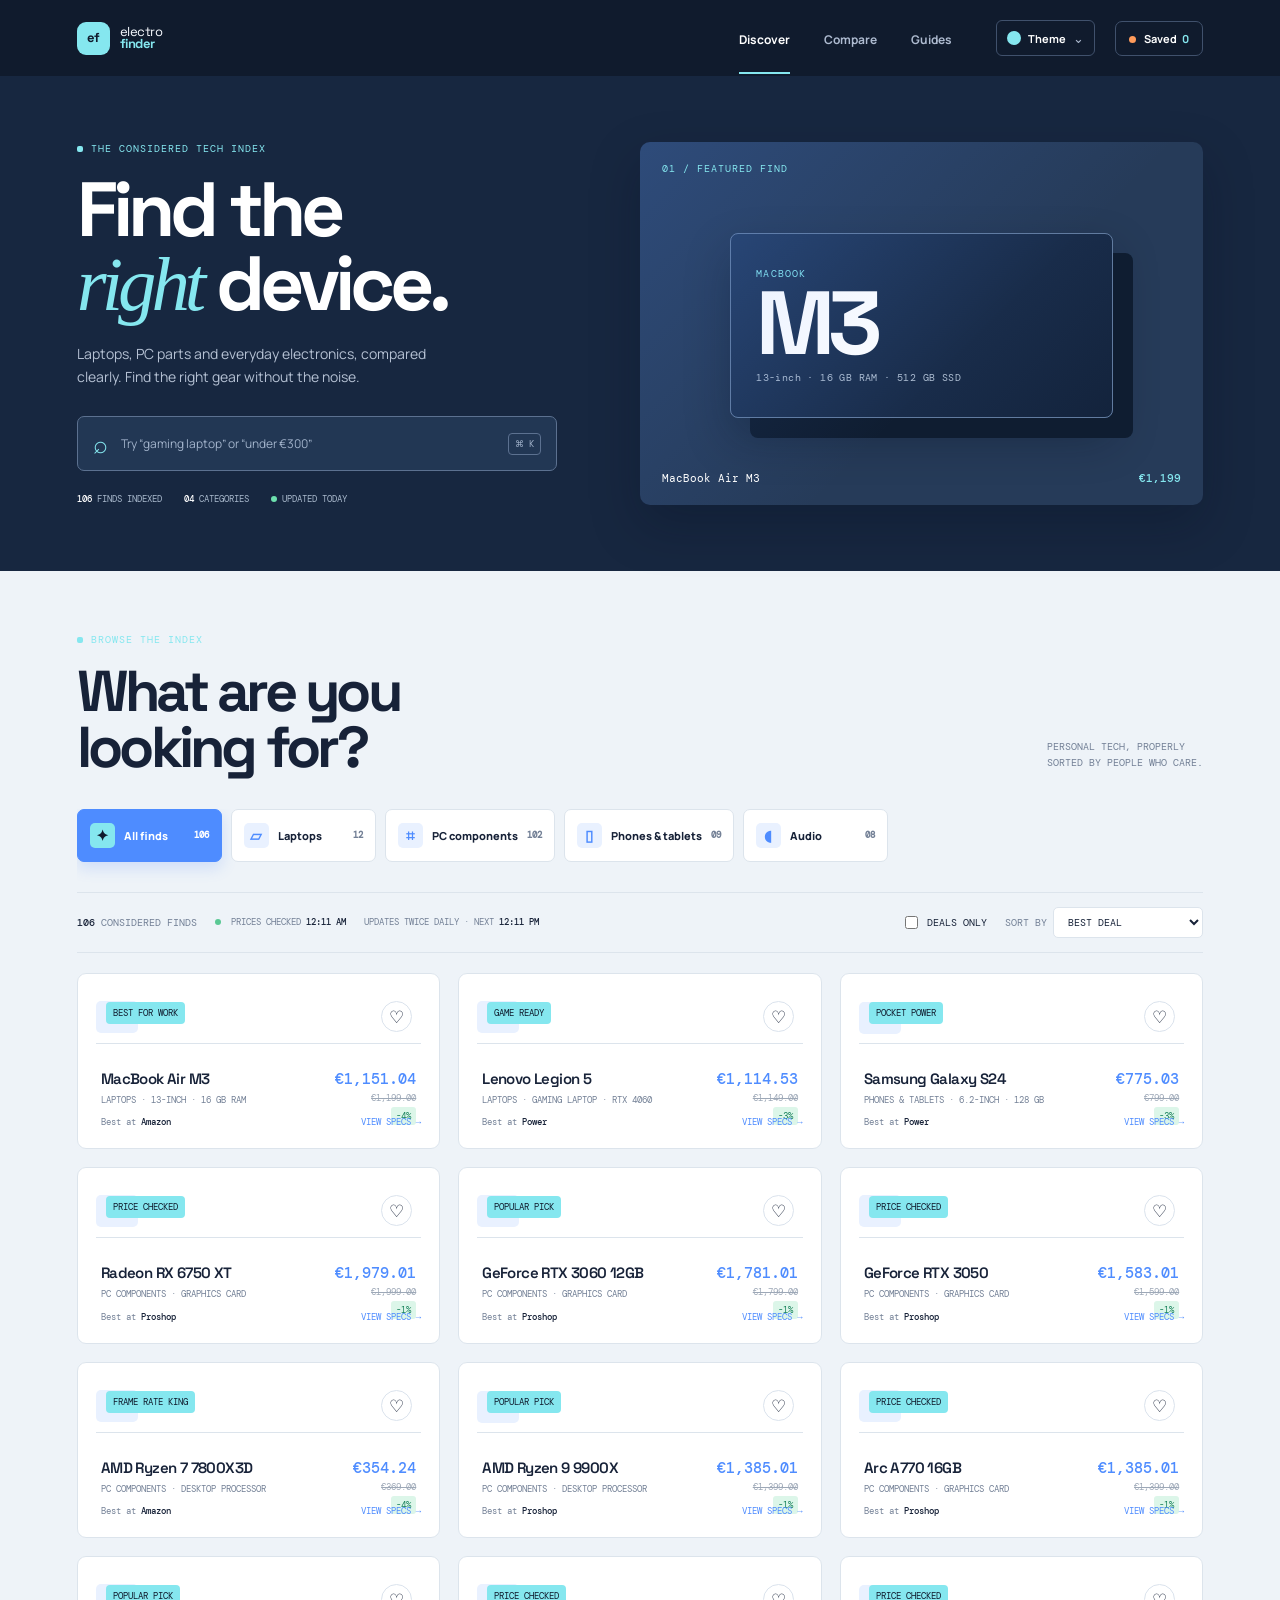
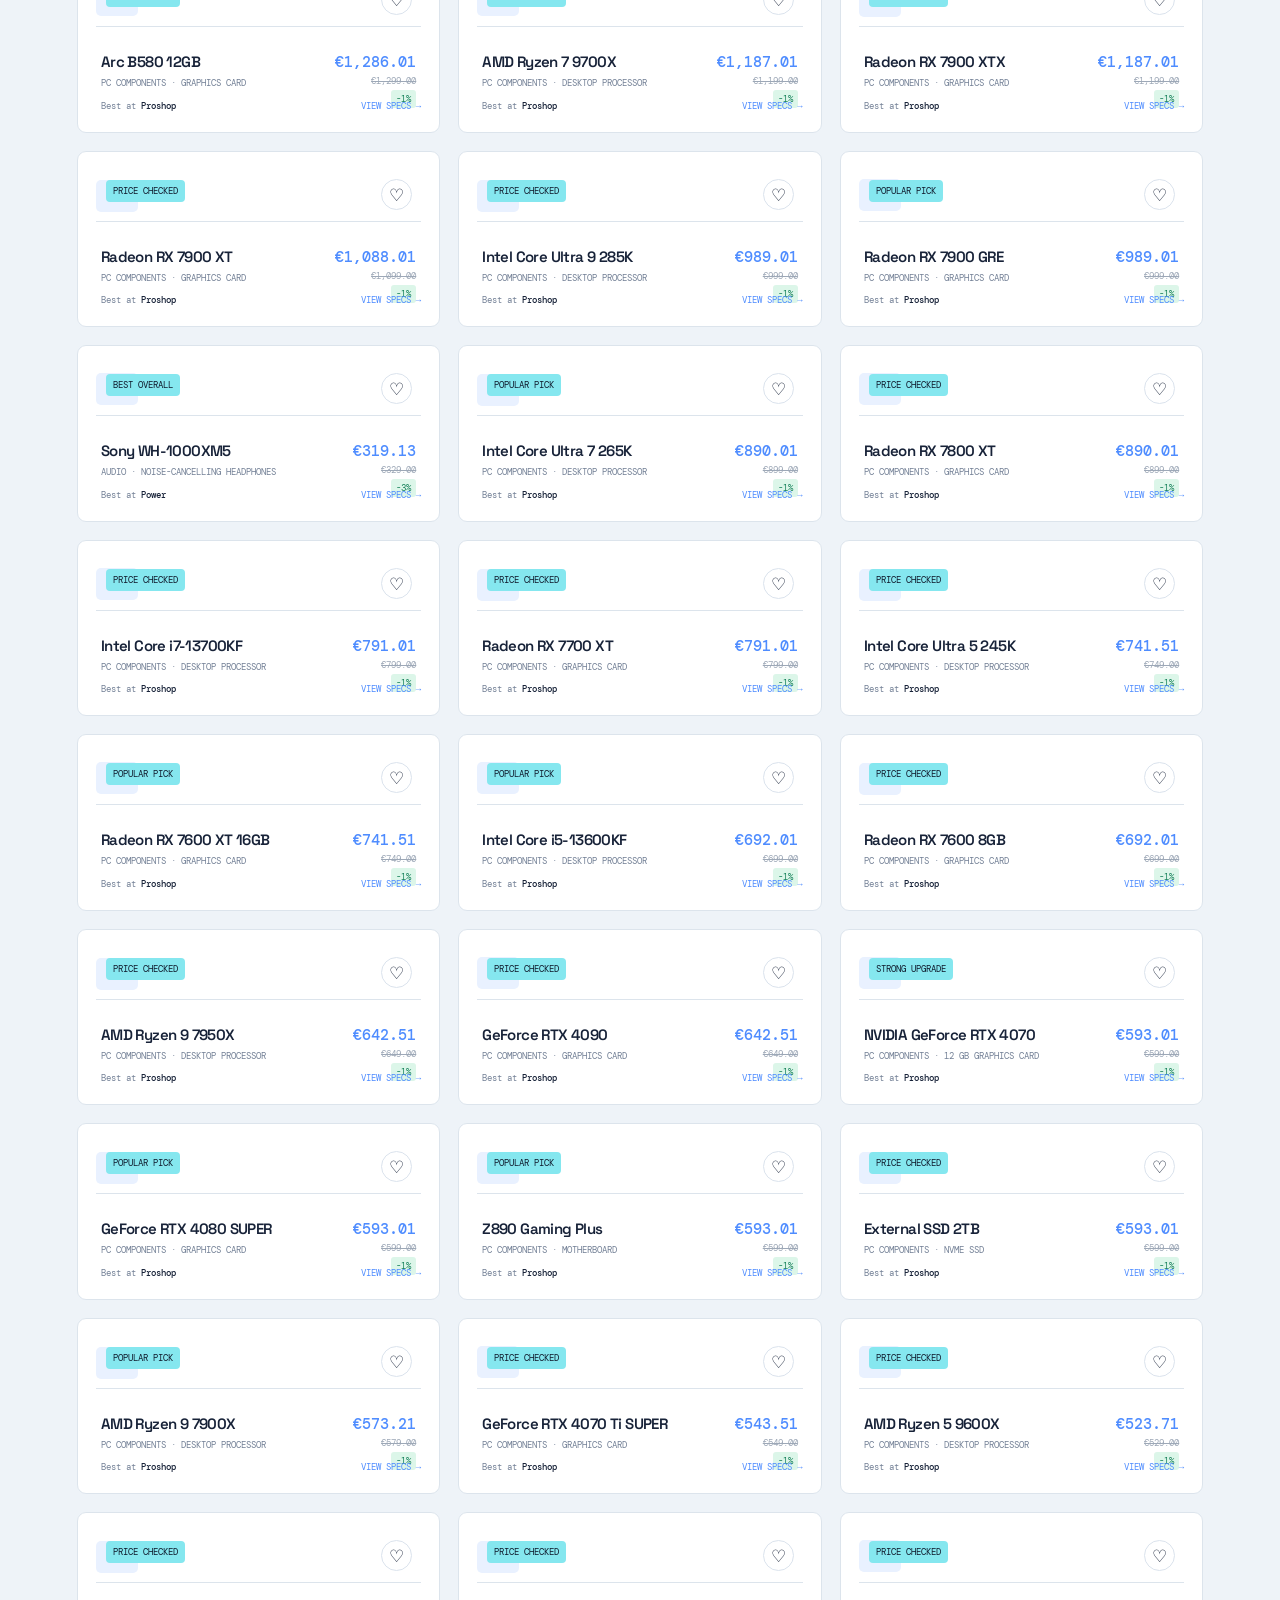
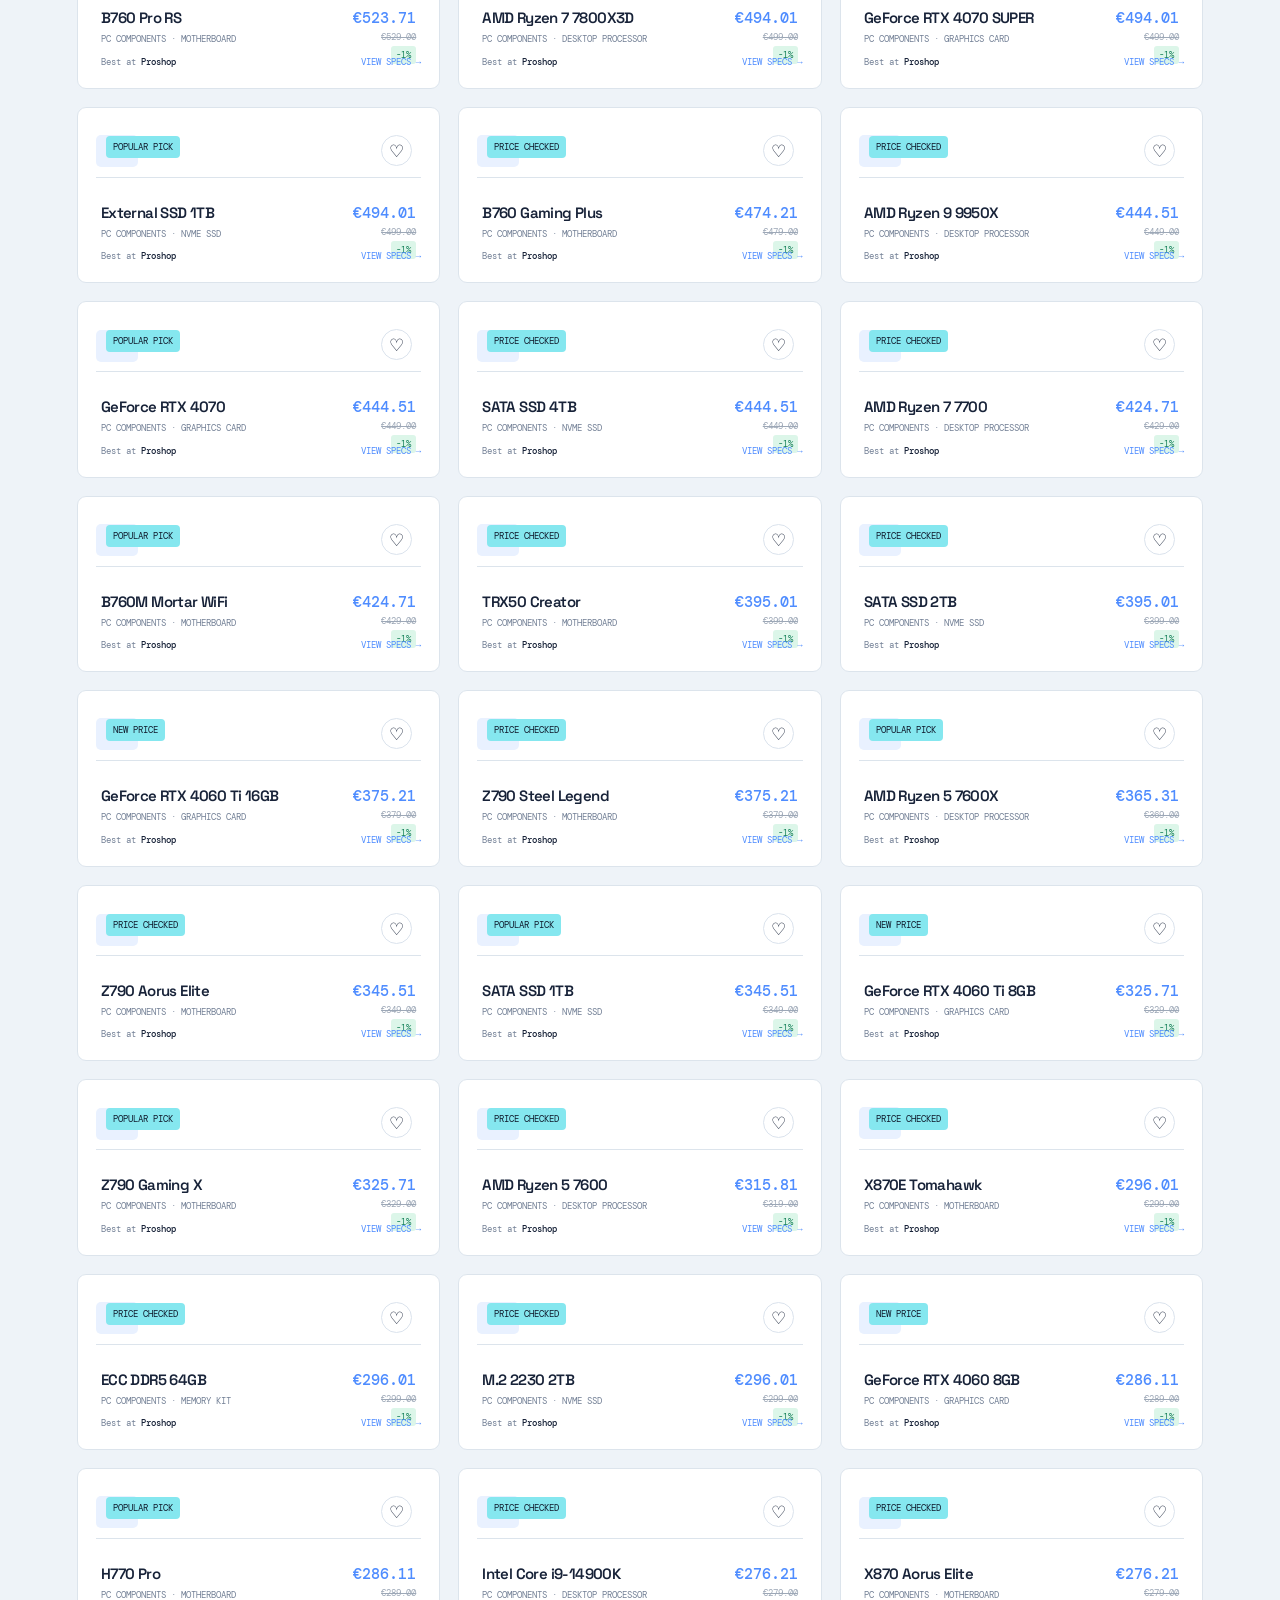
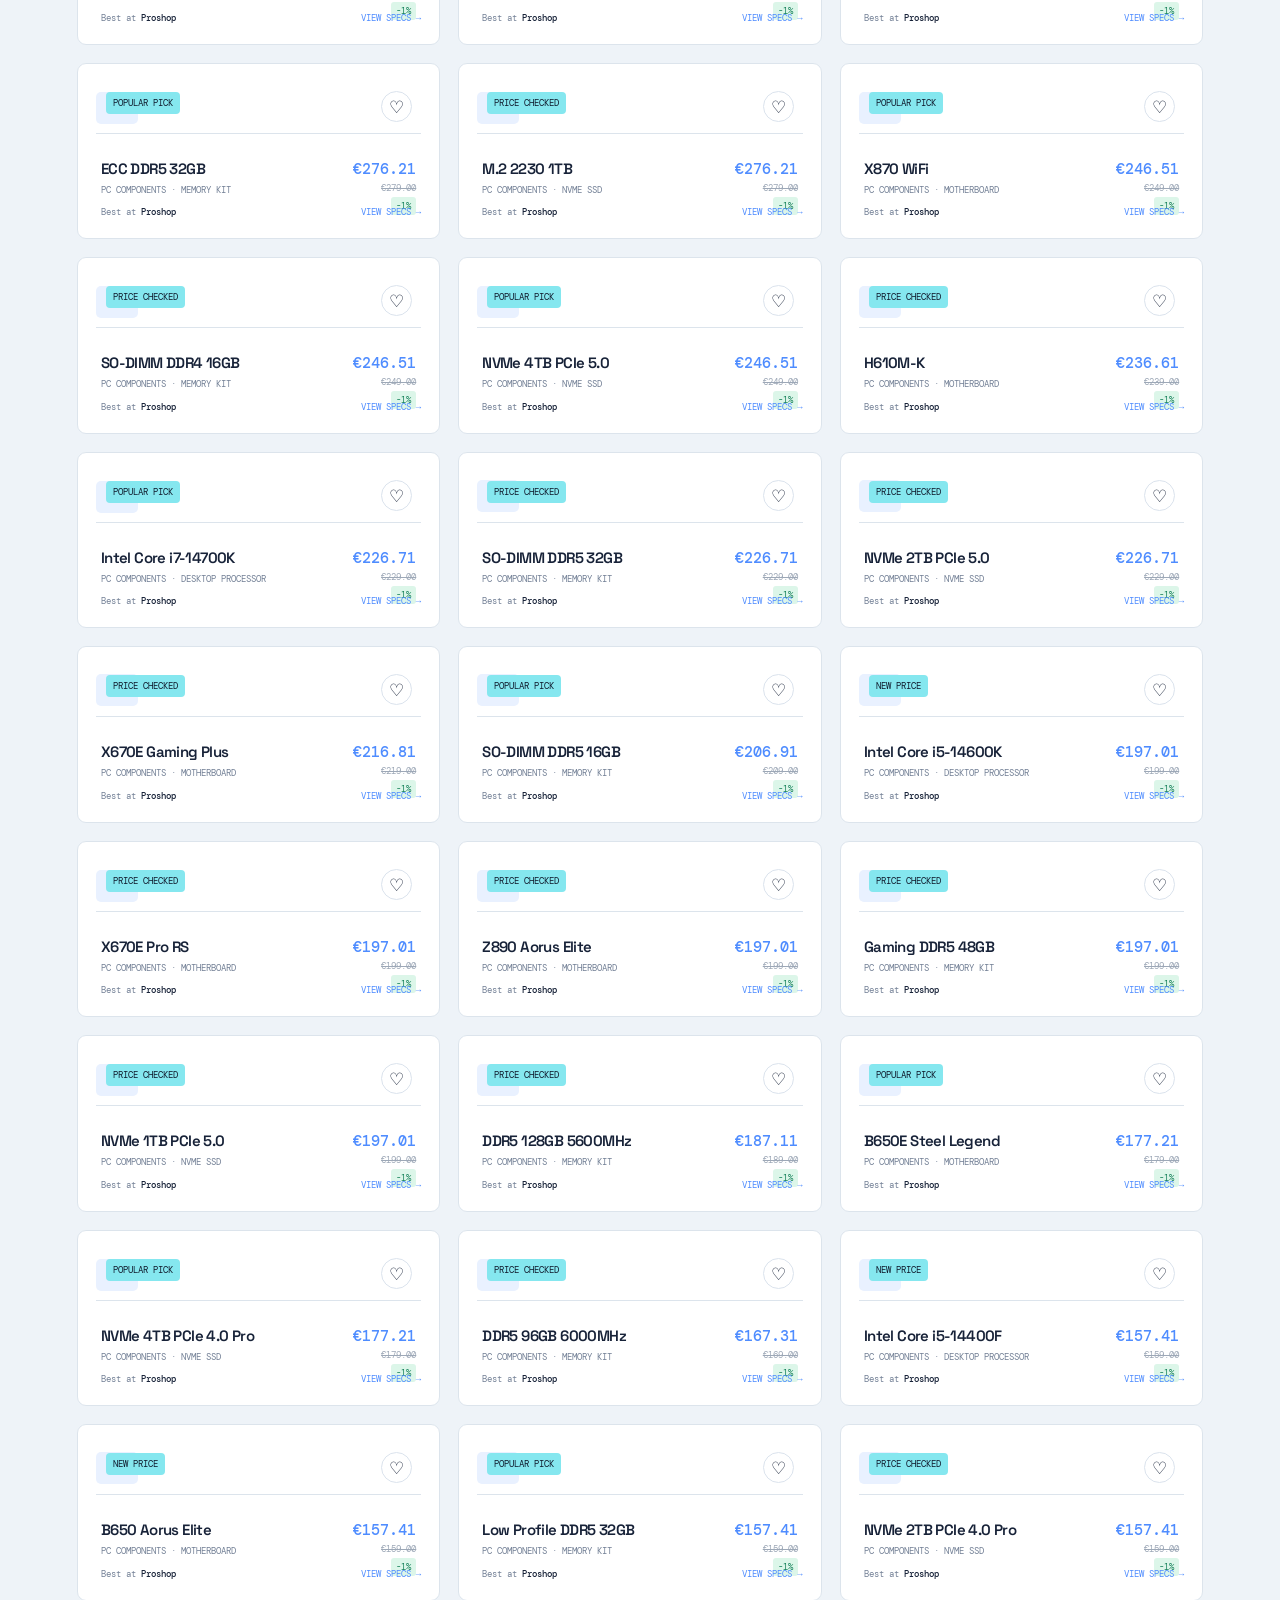
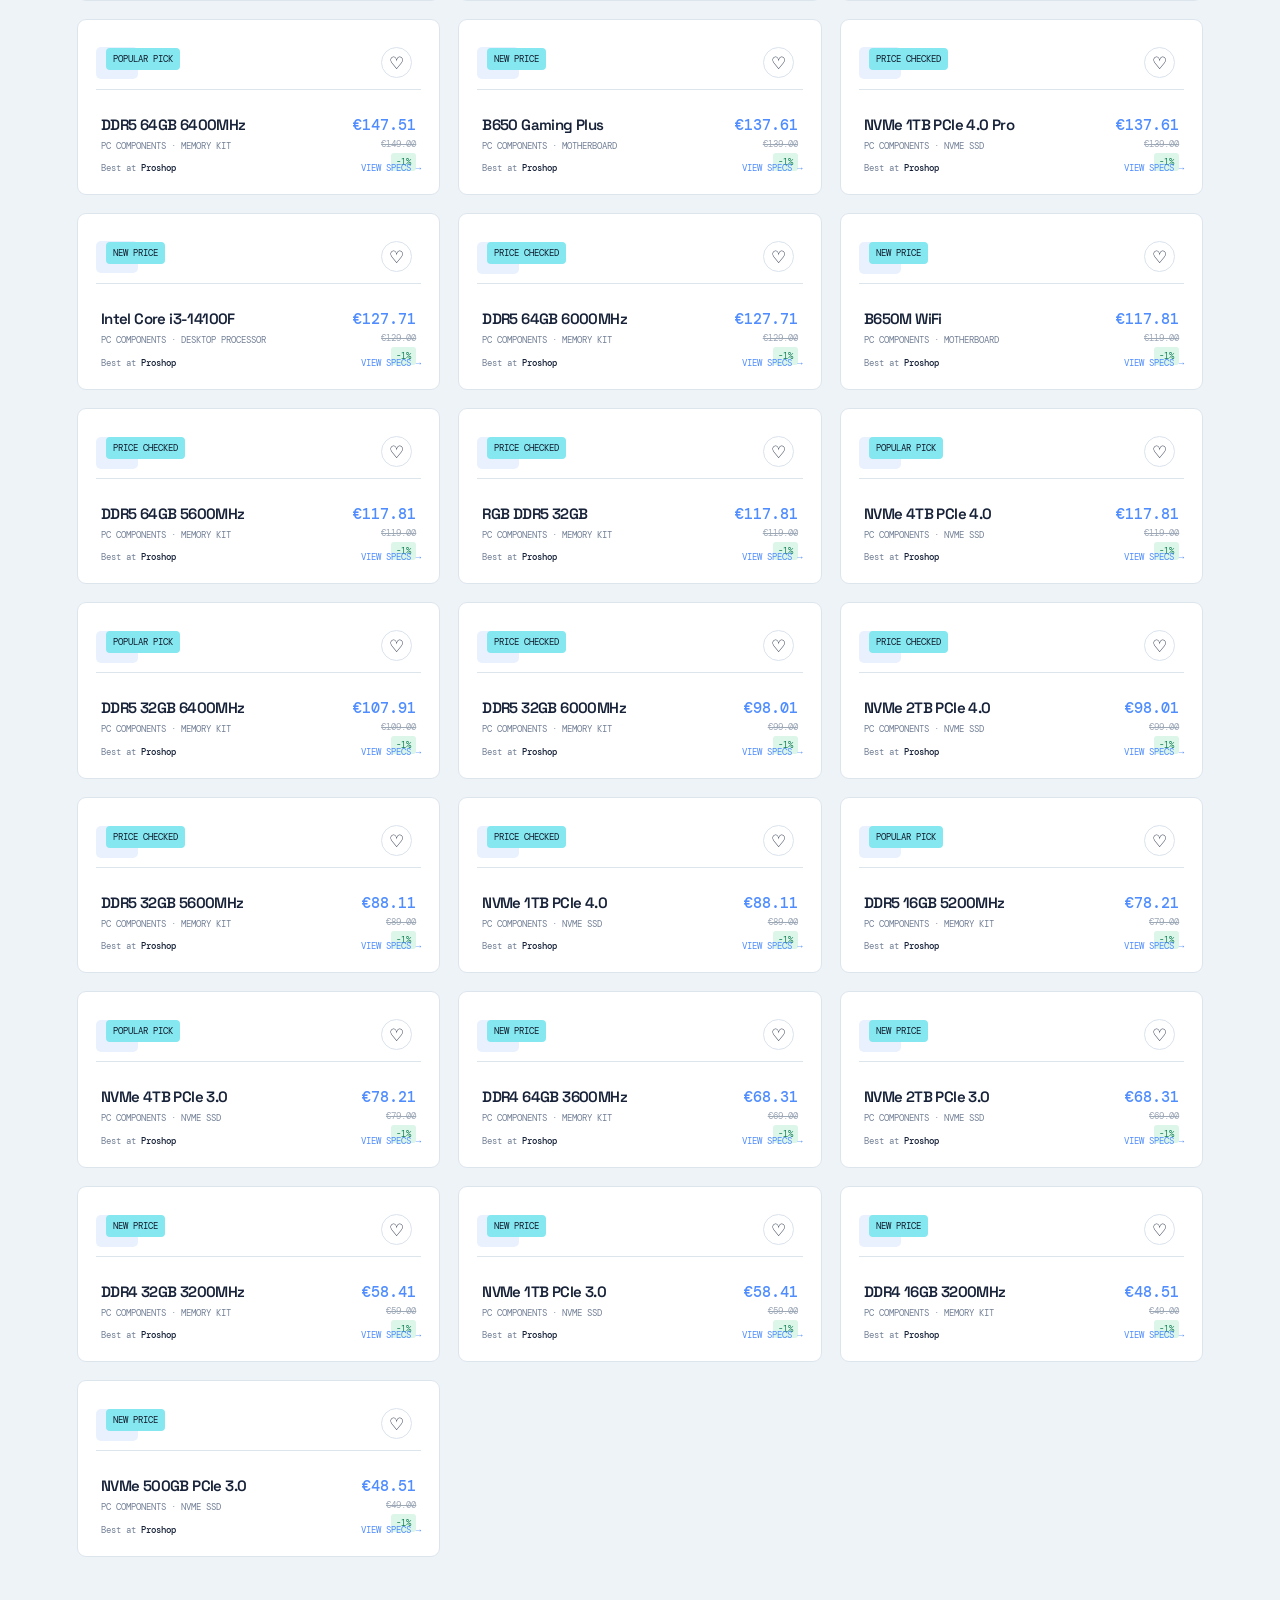
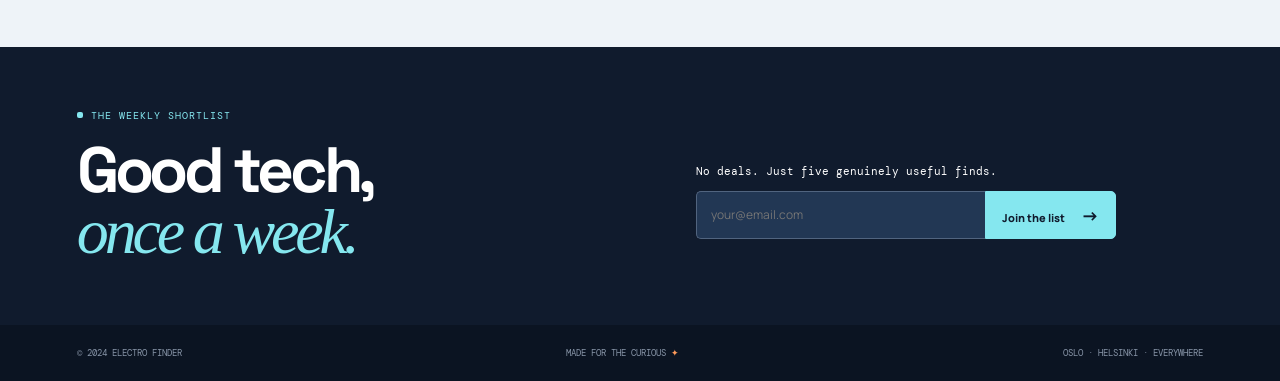
==== Koodaus/index.html @ b7db6f8b "Electrofinder" ====
<!doctype html>
<html lang="en">
<head>
  <meta charset="UTF-8" />
  <meta name="viewport" content="width=device-width, initial-scale=1.0" />
  <meta name="description" content="Electro finder helps you compare laptops, PC components, phones, audio and everyday electronics." />
  <title>Electro finder — technology, found</title>
  <link rel="preconnect" href="https://fonts.googleapis.com" />
  <link rel="preconnect" href="https://fonts.gstatic.com" crossorigin />
  <link href="https://fonts.googleapis.com/css2?family=DM+Mono:wght@400;500&family=Manrope:wght@400;500;600;700;800&family=Space+Grotesk:wght@500;600;700&display=swap" rel="stylesheet" />
  <link rel="stylesheet" href="styles.css" />
</head>
<body>
  <header class="site-header">
    <a class="brand" href="#top" aria-label="Electro finder home">
      <span class="brand-mark">ef</span>
      <span>electro<br /><b>finder</b></span>
    </a>
    <nav class="main-nav" aria-label="Main navigation">
      <a class="active" href="#discover">Discover</a>
      <a href="#compare">Compare</a>
      <a href="#guides">Guides</a>
    </nav>
    <div class="theme-picker" aria-label="Choose a theme">
      <button class="theme-button" id="themeButton" type="button" aria-expanded="false" aria-controls="themeMenu"><span class="theme-current"></span> Theme <b>⌄</b></button>
      <div class="theme-menu" id="themeMenu" hidden>
        <p>Choose a colour mood</p>
        <button class="theme-option active" data-theme-choice="midnight" type="button"><span class="theme-swatch midnight"></span><span>Midnight</span><b>✓</b></button>
        <button class="theme-option" data-theme-choice="cloud" type="button"><span class="theme-swatch cloud"></span><span>Cloud</span><b>✓</b></button>
        <button class="theme-option" data-theme-choice="ember" type="button"><span class="theme-swatch ember"></span><span>Ember</span><b>✓</b></button>
        <button class="theme-option" data-theme-choice="forest" type="button"><span class="theme-swatch forest"></span><span>Forest</span><b>✓</b></button>
        <button class="theme-option" data-theme-choice="sunrise" type="button"><span class="theme-swatch sunrise"></span><span>Sunrise</span><b>✓</b></button>
        <button class="theme-option" data-theme-choice="berry" type="button"><span class="theme-swatch berry"></span><span>Berry</span><b>✓</b></button>
      </div>
    </div>
    <button class="saved-button" type="button" aria-label="Open saved products">
      <span class="saved-dot"></span> Saved <span id="savedCount">0</span>
    </button>
  </header>

  <main id="top">
    <section class="hero" id="discover">
      <div class="hero-copy">
        <p class="eyebrow"><span></span> The considered tech index</p>
        <h1>Find the<br /><em>right</em> device.</h1>
        <p class="hero-intro">Laptops, PC parts and everyday electronics, compared clearly. Find the right gear without the noise.</p>
        <div class="search-wrap">
          <span class="search-icon" aria-hidden="true">⌕</span>
          <input id="searchInput" type="search" placeholder="Try “gaming laptop” or “under €300”" aria-label="Search products" />
          <kbd>⌘ K</kbd>
        </div>
        <div class="signal-rail" aria-label="Electro finder status">
          <span><b>106</b> finds indexed</span><span><b>04</b> categories</span><span><i></i> updated today</span>
        </div>
      </div>
      <div class="hero-art" aria-label="Featured product: MacBook Air M3 laptop">
        <div class="art-note">01 / FEATURED FIND</div>
        <div class="featured-device"><span>MACBOOK</span><strong>M3</strong><small>13-inch · 16 GB RAM · 512 GB SSD</small></div>
        <div class="art-caption"><span>MacBook Air M3</span><b>€1,199</b></div>
      </div>
    </section>

    <section class="finder-section" id="compare">
      <div class="section-heading">
        <div>
          <p class="eyebrow"><span></span> Browse the index</p>
          <h2>What are you<br />looking for?</h2>
        </div>
        <p class="section-aside">Personal tech, properly<br />sorted by people who care.</p>
      </div>
      <div class="category-row" role="list" aria-label="Product categories">
        <button class="category active" data-category="All" role="listitem"><span class="category-icon">✦</span> All finds <small>106</small></button>
        <button class="category" data-category="Laptops" role="listitem"><span class="category-icon">▱</span> Laptops <small>12</small></button>
        <button class="category" data-category="PC Components" role="listitem"><span class="category-icon">⌗</span> PC components <small>102</small></button>
        <button class="category" data-category="Phones & Tablets" role="listitem"><span class="category-icon">▯</span> Phones & tablets <small>09</small></button>
        <button class="category" data-category="Audio" role="listitem"><span class="category-icon">◖</span> Audio <small>08</small></button>
      </div>

      <div class="results-toolbar">
        <div class="results-summary"><p><strong id="resultCount">106</strong> considered finds</p><span class="live-status"><i></i> Prices checked <b id="lastUpdated">just now</b></span><span class="price-note">Updates twice daily · next <b id="nextUpdated">in 12 hours</b></span></div>
        <div class="toolbar-actions"><label class="deal-toggle"><input id="dealsOnly" type="checkbox" /> Deals only</label><label>Sort by <select id="sortSelect" aria-label="Sort products"><option value="deal">Best deal</option><option value="price-low">Price: low to high</option><option value="price-high">Price: high to low</option></select></label></div>
      </div>
      <div class="product-grid" id="productGrid"></div>
    </section>

    <div class="product-modal" id="productModal" hidden>
      <div class="modal-backdrop" data-close-modal></div>
      <section class="modal-panel" role="dialog" aria-modal="true" aria-labelledby="modalTitle">
        <button class="modal-close" type="button" data-close-modal aria-label="Close product details">×</button>
        <p class="eyebrow"><span></span> Product details</p>
        <div class="modal-heading"><div><h2 id="modalTitle"></h2><p id="modalMeta"></p></div><div class="modal-code" id="modalCode"></div></div>
        <div class="spec-layout"><div><h3>Specifications</h3><ul id="modalSpecs"></ul></div><div><h3>Best current price</h3><div class="modal-price" id="modalPrice"></div><p class="modal-store" id="modalStore"></p><a class="visit-link" id="modalLink" target="_blank" rel="noreferrer">Open product results <span>↗</span></a></div></div>
        <div class="offer-list"><h3>Compare retailers</h3><div id="modalOffers"></div></div>
      </section>
    </div>

    <section class="newsletter" id="guides">
      <div><p class="eyebrow"><span></span> The weekly shortlist</p><h2>Good tech,<br /><em>once a week.</em></h2></div>
      <form id="newsletterForm"><label for="email">No deals. Just five genuinely useful finds.</label><div class="email-row"><input id="email" type="email" placeholder="your@email.com" required /><button type="submit">Join the list <span>→</span></button></div><p class="form-message" id="formMessage" role="status"></p></form>
    </section>
  </main>
  <footer><span>© 2024 Electro finder</span><span>Made for the curious <i>✦</i></span><span>Oslo · Helsinki · Everywhere</span></footer>
  <script src="script.js"></script>
</body>
</html>
---- Koodaus/styles.css ----
:root { --navy: #101b2d; --navy-2: #172740; --blue: #4e8cff; --cyan: #85e7ef; --orange: #ff9b5b; --bg: #eef3f8; --ink: #172238; --muted: #738096; --line: #dce4ec; --white: #fff; }
[data-theme="cloud"] { --navy: #203342; --navy-2: #2d5264; --blue: #168b9b; --cyan: #f2d36d; --orange: #e78362; --bg: #f1f5ef; --ink: #20333c; --muted: #718188; --line: #d8e2dc; }
[data-theme="ember"] { --navy: #291b29; --navy-2: #483044; --blue: #d66b4c; --cyan: #f1c86b; --orange: #ef8667; --bg: #f7f0ec; --ink: #30202a; --muted: #887675; --line: #e8dcd5; }
[data-theme="forest"] { --navy: #142b27; --navy-2: #1e4a3e; --blue: #2f9a78; --cyan: #d7ed83; --orange: #f0a25d; --bg: #eff5ee; --ink: #19352d; --muted: #71867b; --line: #d9e6dc; }
[data-theme="sunrise"] { --navy: #302342; --navy-2: #573b55; --blue: #e76e66; --cyan: #ffd476; --orange: #ff9a65; --bg: #fff5ed; --ink: #382437; --muted: #8f797d; --line: #eeddd7; }
[data-theme="berry"] { --navy: #241b35; --navy-2: #432c5d; --blue: #a26bdd; --cyan: #9ce9d0; --orange: #ff9a9e; --bg: #f6f1fa; --ink: #2d2041; --muted: #81758e; --line: #e5dced; }
* { box-sizing: border-box; }
html { scroll-behavior: smooth; }
body { margin: 0; background: var(--bg); color: var(--ink); font-family: 'Manrope', sans-serif; }
body.modal-open { overflow: hidden; }
button, input, select { font: inherit; }
button, a { -webkit-tap-highlight-color: transparent; }
a { color: inherit; text-decoration: none; }
.site-header { height: 76px; display: flex; align-items: center; justify-content: space-between; padding: 0 6vw; color: #f7faff; background: var(--navy); }
.brand { display: flex; align-items: center; gap: 10px; font-family: 'Space Grotesk', sans-serif; font-size: 13px; line-height: .9; letter-spacing: -.04em; }
.brand-mark { display: grid; place-items: center; width: 33px; height: 33px; border-radius: 9px; color: var(--navy); background: var(--cyan); font-weight: 800; }
.brand b { color: var(--cyan); }
.theme-picker { position: relative; margin-right: 20px; }
.theme-button { display: flex; align-items: center; gap: 7px; padding: 8px 10px; border: 1px solid #40516c; border-radius: 6px; color: white; background: transparent; font-size: 11px; font-weight: 700; cursor: pointer; }
.theme-button b { color: #aebbd0; font-size: 13px; font-weight: 500; }
.theme-current, .theme-swatch { width: 14px; height: 14px; display: inline-block; border: 2px solid transparent; border-radius: 50%; background: var(--cyan); }
.theme-swatch.midnight, .theme-current { background: #85e7ef; }
.theme-swatch.cloud { background: #f2d36d; }
.theme-swatch.ember { background: #d66b4c; }
.theme-swatch.forest { background: #d7ed83; }
.theme-swatch.sunrise { background: #ffd476; }
.theme-swatch.berry { background: #9ce9d0; }
.theme-button[data-theme="cloud"] .theme-current { background: #f2d36d; }
.theme-button[data-theme="ember"] .theme-current { background: #d66b4c; }
.theme-button[data-theme="forest"] .theme-current { background: #d7ed83; }
.theme-button[data-theme="sunrise"] .theme-current { background: #ffd476; }
.theme-button[data-theme="berry"] .theme-current { background: #9ce9d0; }
.theme-menu[hidden] { display: none; }
.theme-menu { position: absolute; z-index: 6; top: calc(100% + 12px); right: 0; width: 190px; padding: 10px; border: 1px solid #d8e2ec; border-radius: 8px; color: var(--ink); background: white; box-shadow: 0 15px 35px rgba(5, 15, 30, .2); }
.theme-menu::before { content: ''; position: absolute; top: -5px; right: 22px; width: 9px; height: 9px; border-top: 1px solid #d8e2ec; border-left: 1px solid #d8e2ec; background: white; transform: rotate(45deg); }
.theme-menu p { margin: 3px 8px 8px; color: var(--muted); font-family: 'DM Mono', monospace; font-size: 9px; text-transform: uppercase; }
.theme-option { display: flex; align-items: center; gap: 9px; width: 100%; padding: 8px; border: 0; border-radius: 5px; color: var(--ink); background: transparent; font-size: 11px; text-align: left; cursor: pointer; }
.theme-option:hover { background: var(--bg); }
.theme-option b { margin-left: auto; color: var(--blue); opacity: 0; }
.theme-option.active { background: var(--bg); font-weight: 800; }
.theme-option.active b { opacity: 1; }
.main-nav { display: flex; gap: 34px; margin-left: auto; margin-right: 44px; color: #aebbd0; font-size: 12px; font-weight: 700; }
.main-nav a { padding: 28px 0 24px; border-bottom: 2px solid transparent; }
.main-nav a:hover, .main-nav a.active { color: white; border-color: var(--cyan); }
.saved-button { border: 1px solid #40516c; border-radius: 7px; padding: 9px 13px; color: white; background: transparent; font-size: 11px; font-weight: 700; cursor: pointer; }
.saved-dot { display: inline-block; width: 7px; height: 7px; margin-right: 6px; border-radius: 50%; background: var(--orange); }
#savedCount { color: var(--cyan); margin-left: 3px; }
.hero { display: grid; grid-template-columns: 1fr 1fr; max-width: 1280px; min-height: 450px; margin: 0 auto; padding: 66px 6vw; color: white; background: var(--navy-2); }
.hero-copy { padding-right: 8%; }
.eyebrow { display: flex; align-items: center; gap: 8px; margin: 0 0 18px; color: var(--cyan); font-family: 'DM Mono', monospace; font-size: 10px; letter-spacing: .1em; text-transform: uppercase; }
.eyebrow span { width: 6px; height: 6px; border-radius: 2px; background: currentColor; }
h1, h2 { margin: 0; font-family: 'Space Grotesk', sans-serif; letter-spacing: -.065em; line-height: .96; }
h1 { max-width: 550px; font-size: clamp(54px, 6vw, 84px); }
h1 em, h2 em { color: var(--cyan); font-family: Georgia, serif; font-weight: 400; }
.hero-intro { max-width: 390px; margin: 22px 0 28px; color: #b5c1d3; font-size: 14px; line-height: 1.6; }
.search-wrap { display: flex; align-items: center; gap: 11px; width: min(480px, 100%); height: 55px; padding: 0 15px; border: 1px solid #5c7190; border-radius: 7px; background: #223754; }
.search-icon { color: var(--cyan); font-size: 25px; line-height: 0; }
.search-wrap input { width: 100%; min-width: 0; border: 0; outline: 0; color: white; background: transparent; font-size: 12px; }
.search-wrap input::placeholder { color: #a1b2ca; }
kbd { padding: 4px 6px; color: #a1b2ca; border: 1px solid #5c7190; border-radius: 4px; font-family: 'DM Mono', monospace; font-size: 9px; white-space: nowrap; }
.signal-rail { display: flex; gap: 22px; margin-top: 22px; color: #a9b9cc; font-family: 'DM Mono', monospace; font-size: 9px; text-transform: uppercase; }
.signal-rail span { display: flex; align-items: center; gap: 5px; }
.signal-rail b { color: white; font-weight: 500; }
.signal-rail i { width: 6px; height: 6px; border-radius: 50%; background: #6de0ae; }
.hero-art { position: relative; min-height: 318px; overflow: hidden; border-radius: 10px; background: #263b59; box-shadow: 0 20px 50px rgba(3, 12, 27, .25); }
.hero-art::after { content: ''; position: absolute; inset: 0; background: linear-gradient(135deg, rgba(78,140,255,.2), transparent 58%); pointer-events: none; }
.featured-device { position: absolute; inset: 25% 16% 24%; display: flex; flex-direction: column; justify-content: center; padding: 25px; border: 1px solid #617b9f; border-radius: 8px; background: linear-gradient(135deg, #223b61, #13233c); box-shadow: 20px 20px 0 #0f1d31, 0 20px 45px rgba(3, 12, 27, .3); }
.featured-device span, .featured-device small { color: var(--cyan); font-family: 'DM Mono', monospace; font-size: 10px; letter-spacing: .12em; }
.featured-device strong { margin: 8px 0 12px; color: white; font-family: 'Space Grotesk', sans-serif; font-size: clamp(50px, 7vw, 92px); letter-spacing: -.08em; line-height: .8; }
.featured-device small { color: #aebed2; letter-spacing: .04em; }
.art-note { position: absolute; z-index: 1; top: 20px; left: 22px; color: var(--cyan); font-family: 'DM Mono', monospace; font-size: 10px; letter-spacing: .1em; }
.art-caption { position: absolute; z-index: 1; right: 22px; bottom: 20px; left: 22px; display: flex; justify-content: space-between; color: white; font-family: 'DM Mono', monospace; font-size: 11px; }
.art-caption b { color: var(--cyan); font-weight: 500; }
.finder-section { max-width: 1280px; margin: 0 auto; padding: 62px 6vw 90px; }
.section-heading { display: flex; align-items: end; justify-content: space-between; margin-bottom: 34px; }
.section-heading h2 { font-size: clamp(38px, 4.5vw, 62px); }
.section-aside { margin: 0 0 4px; color: var(--muted); font-family: 'DM Mono', monospace; font-size: 10px; line-height: 1.6; text-transform: uppercase; }
.category-row { display: flex; gap: 9px; padding-bottom: 30px; overflow-x: auto; }
.category { min-width: 145px; display: flex; align-items: center; gap: 9px; padding: 13px 12px; border: 1px solid var(--line); border-radius: 7px; color: var(--ink); background: var(--white); font-size: 11px; font-weight: 800; cursor: pointer; white-space: nowrap; transition: .2s; }
.category:hover { border-color: var(--blue); transform: translateY(-2px); }
.category.active { border-color: var(--blue); color: white; background: var(--blue); box-shadow: 0 6px 15px rgba(78,140,255,.2); }
.category-icon { display: grid; place-items: center; width: 25px; height: 25px; border-radius: 5px; color: var(--blue); background: #e9f1ff; font-size: 15px; }
.category.active .category-icon { color: var(--navy); background: var(--cyan); }
.category small { margin-left: auto; color: var(--muted); font-family: 'DM Mono', monospace; font-size: 9px; }
.category.active small { color: white; }
.results-toolbar { display: flex; justify-content: space-between; align-items: center; gap: 18px; padding: 14px 0; border-top: 1px solid var(--line); border-bottom: 1px solid var(--line); }
.results-toolbar p, .results-toolbar label { margin: 0; color: var(--muted); font-family: 'DM Mono', monospace; font-size: 10px; text-transform: uppercase; }
.results-summary, .toolbar-actions { display: flex; align-items: center; gap: 18px; }
.price-note { color: var(--muted); font-family: 'DM Mono', monospace; font-size: 9px; text-transform: uppercase; }
.price-note b { color: var(--ink); font-weight: 500; }
.live-status { color: var(--muted); font-family: 'DM Mono', monospace; font-size: 9px; text-transform: uppercase; }
.live-status i { display: inline-block; width: 6px; height: 6px; margin-right: 5px; border-radius: 50%; background: #5ac894; }
.live-status b { color: var(--ink); font-weight: 500; }
.deal-toggle { display: flex; align-items: center; gap: 6px; color: var(--ink) !important; cursor: pointer; }
.deal-toggle input { accent-color: var(--blue); }
.results-toolbar strong { color: var(--ink); font-weight: 500; }
.results-toolbar select { padding: 7px 10px; border: 1px solid var(--line); border-radius: 5px; color: var(--ink); background: white; font-family: 'DM Mono', monospace; font-size: 10px; text-transform: uppercase; outline: 0; cursor: pointer; }
.product-grid { display: grid; grid-template-columns: repeat(3, 1fr); gap: 18px; padding-top: 20px; }
.product-card { position: relative; padding: 18px 18px 20px; border: 1px solid var(--line); border-radius: 9px; background: white; animation: rise .45s both; transition: .2s; cursor: pointer; }
.product-card:hover { border-color: #9ebbea; box-shadow: 0 12px 25px rgba(42,68,101,.1); transform: translateY(-3px); }
.product-photo { position: relative; display: flex; align-items: center; justify-content: space-between; height: 52px; margin-bottom: 12px; border-bottom: 1px solid var(--line); }
.product-symbol { display: grid; place-items: center; width: 42px; height: 32px; border-radius: 5px; color: var(--blue); background: #e9f1ff; font-family: 'Space Grotesk', sans-serif; font-size: 14px; font-weight: 700; letter-spacing: -.08em; }
.product-tag { position: absolute; top: 10px; left: 10px; padding: 5px 7px; border-radius: 4px; color: var(--navy); background: var(--cyan); font-family: 'DM Mono', monospace; font-size: 9px; text-transform: uppercase; }
.save { position: absolute; top: 9px; right: 9px; width: 31px; height: 31px; border: 1px solid #dbe3ed; border-radius: 50%; color: var(--ink); background: white; cursor: pointer; font-size: 17px; line-height: 1; }
.save.is-saved { color: var(--orange); border-color: var(--orange); }
.product-info { display: flex; justify-content: space-between; gap: 15px; padding: 13px 5px 0; }
.product-name { margin: 0 0 6px; font-family: 'Space Grotesk', sans-serif; font-size: 15px; font-weight: 600; letter-spacing: -.04em; }
.product-meta { margin: 0; color: var(--muted); font-family: 'DM Mono', monospace; font-size: 9px; line-height: 1.5; text-transform: uppercase; }
.best-store { margin: 9px 0 0; color: var(--muted); font-family: 'DM Mono', monospace; font-size: 9px; }
.best-store b { color: var(--ink); font-weight: 500; }
.price-stack { display: flex; flex-direction: column; align-items: end; gap: 3px; }
.product-price { color: var(--blue); font-family: 'DM Mono', monospace; font-size: 15px; font-weight: 500; white-space: nowrap; }
.price-stack del { color: #9da8b7; font-family: 'DM Mono', monospace; font-size: 9px; }
.price-stack small { padding: 3px 5px; border-radius: 3px; color: #16815a; background: #dcf6e9; font-family: 'DM Mono', monospace; font-size: 9px; }
.product-card::after { content: 'View specs →'; position: absolute; right: 18px; bottom: 20px; color: var(--blue); font-family: 'DM Mono', monospace; font-size: 9px; text-transform: uppercase; }
.product-modal[hidden] { display: none; }
.product-modal { position: fixed; z-index: 10; inset: 0; display: grid; place-items: center; padding: 22px; }
.modal-backdrop { position: absolute; inset: 0; background: rgba(8, 18, 32, .68); backdrop-filter: blur(4px); }
.modal-panel { position: relative; z-index: 1; width: min(700px, 100%); max-height: calc(100vh - 44px); overflow: auto; padding: 36px; border-radius: 10px; color: var(--ink); background: white; box-shadow: 0 25px 80px rgba(5, 15, 30, .3); }
.modal-close { position: absolute; top: 18px; right: 20px; width: 32px; height: 32px; border: 1px solid var(--line); border-radius: 50%; color: var(--ink); background: white; font-size: 22px; line-height: 1; cursor: pointer; }
.modal-heading { display: flex; align-items: center; justify-content: space-between; gap: 20px; padding-bottom: 24px; border-bottom: 1px solid var(--line); }
.modal-heading h2 { font-size: clamp(30px, 5vw, 48px); }
.modal-heading p { margin: 9px 0 0; color: var(--muted); font-family: 'DM Mono', monospace; font-size: 10px; text-transform: uppercase; }
.modal-code { display: grid; place-items: center; width: 68px; height: 68px; border-radius: 8px; color: var(--blue); background: #e9f1ff; font-family: 'Space Grotesk', sans-serif; font-size: 23px; font-weight: 700; }
.spec-layout { display: grid; grid-template-columns: 1fr 1fr; gap: 34px; padding: 26px 0; border-bottom: 1px solid var(--line); }
.modal-panel h3 { margin: 0 0 14px; font-family: 'Space Grotesk', sans-serif; font-size: 13px; letter-spacing: -.02em; }
.spec-layout ul { display: grid; gap: 10px; margin: 0; padding: 0; list-style: none; }
.spec-layout li { padding: 10px 12px; border-radius: 5px; color: #536278; background: var(--bg); font-size: 12px; }
.spec-layout li::before { content: '✓'; margin-right: 8px; color: var(--blue); font-weight: 800; }
.modal-price { color: var(--blue); font-family: 'DM Mono', monospace; font-size: 30px; font-weight: 500; }
.modal-store { margin: 7px 0 17px; color: var(--muted); font-family: 'DM Mono', monospace; font-size: 10px; line-height: 1.5; }
.visit-link { display: inline-block; padding: 10px 12px; border-radius: 5px; color: var(--navy); background: var(--cyan); font-size: 11px; font-weight: 800; }
.visit-link span { margin-left: 12px; font-size: 16px; }
.offer-list { padding-top: 24px; }
.offer-list > div { display: grid; gap: 7px; }
.offer-row { display: flex; justify-content: space-between; padding: 12px; border: 1px solid var(--line); border-radius: 5px; color: var(--muted); font-family: 'DM Mono', monospace; font-size: 10px; }
.offer-row b { color: var(--ink); font-weight: 500; }
.offer-row.best-offer { border-color: var(--blue); color: var(--blue); background: #f2f6ff; }
.offer-row.best-offer b { color: var(--blue); }
.empty { grid-column: 1 / -1; padding: 50px 0; color: var(--muted); font-family: 'DM Mono', monospace; font-size: 12px; }
.newsletter { display: grid; grid-template-columns: 1fr 1fr; gap: 10%; padding: 62px max(6vw, calc((100% - 1280px) / 2)); color: white; background: var(--navy); }
.newsletter h2 { font-size: clamp(42px, 5vw, 64px); }
.newsletter form { max-width: 420px; align-self: end; }
.newsletter label { display: block; margin-bottom: 13px; font-family: 'DM Mono', monospace; font-size: 11px; }
.email-row { display: flex; height: 48px; }
.email-row input { min-width: 0; flex: 1; padding: 0 14px; border: 1px solid #51647f; border-right: 0; border-radius: 5px 0 0 5px; outline: 0; color: white; background: #223754; font-size: 12px; }
.email-row button { padding: 0 16px; border: 1px solid var(--cyan); border-radius: 0 5px 5px 0; color: var(--navy); background: var(--cyan); font-size: 11px; font-weight: 800; cursor: pointer; }
.email-row button span { margin-left: 14px; font-size: 18px; }
.form-message { min-height: 15px; margin: 9px 0 0; color: var(--cyan); font-family: 'DM Mono', monospace; font-size: 10px; }
footer { display: flex; justify-content: space-between; padding: 22px 6vw; color: #8794a7; background: #0b1422; font-family: 'DM Mono', monospace; font-size: 9px; text-transform: uppercase; }
footer i { color: var(--orange); font-style: normal; }
@keyframes rise { from { opacity: 0; transform: translateY(8px); } to { opacity: 1; transform: translateY(0); } }
@media (max-width: 760px) { .site-header { height: 68px; padding: 0 5vw; } .main-nav { gap: 16px; margin-right: 0; } .main-nav a { padding: 24px 0 20px; } .theme-picker { margin-right: 10px; } .saved-button { font-size: 0; padding: 9px; } .saved-dot { margin: 0; } .hero { display: block; padding: 48px 5vw; } .hero-copy { padding: 0 0 34px; } .hero-art { min-height: 300px; } .finder-section { padding: 52px 5vw 70px; } .section-heading { align-items: start; flex-direction: column; gap: 20px; } .category-row { margin-right: -5vw; } .results-toolbar, .results-summary, .toolbar-actions { align-items: start; flex-direction: column; } .results-toolbar { gap: 12px; } .toolbar-actions { gap: 10px; width: 100%; flex-direction: row; flex-wrap: wrap; } .product-grid { grid-template-columns: repeat(2, 1fr); gap: 12px; } .product-info { display: block; } .price-stack { align-items: start; margin-top: 10px; } .newsletter { display: block; padding: 55px 5vw 62px; } .newsletter form { margin-top: 36px; } footer { gap: 12px; flex-wrap: wrap; padding: 20px 5vw; } }
@media (max-width: 430px) { .main-nav { display: none; } .product-grid { grid-template-columns: 1fr; } .modal-panel { padding: 28px 20px; } .spec-layout { grid-template-columns: 1fr; gap: 24px; } }
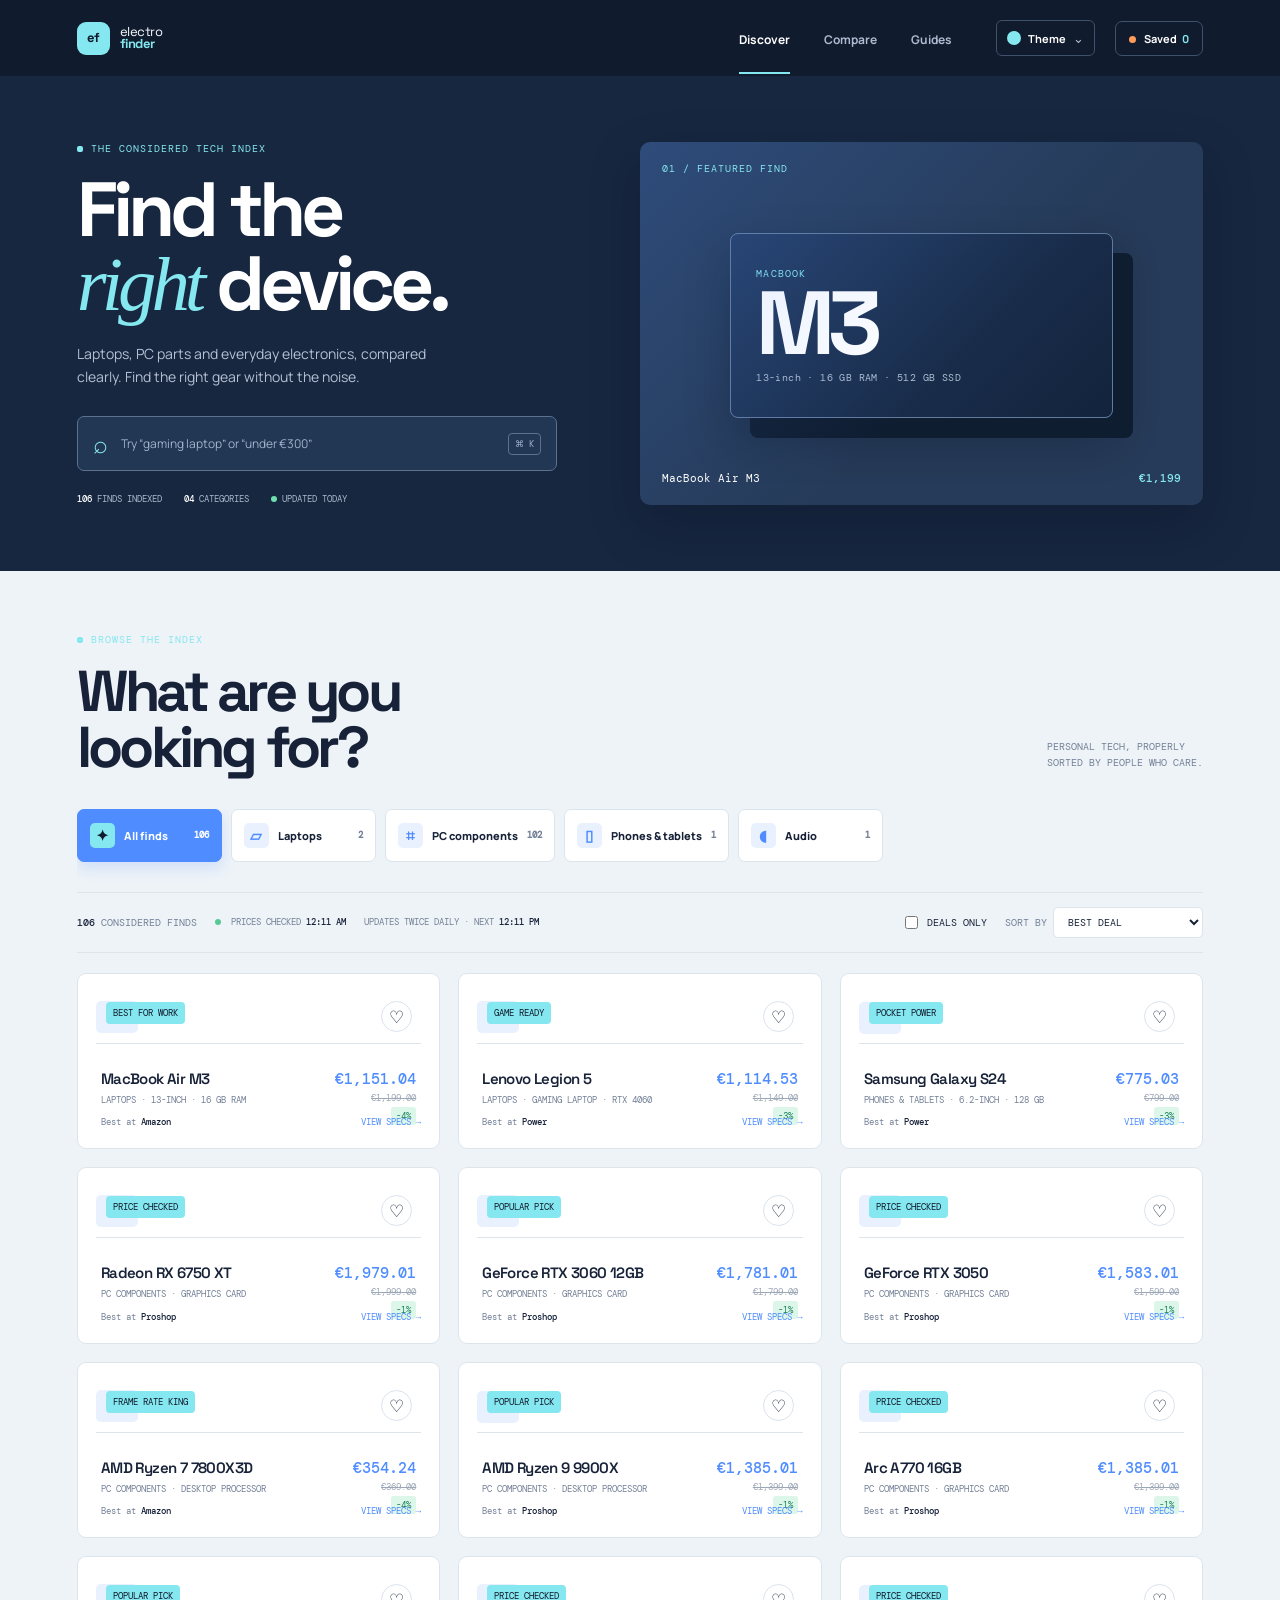
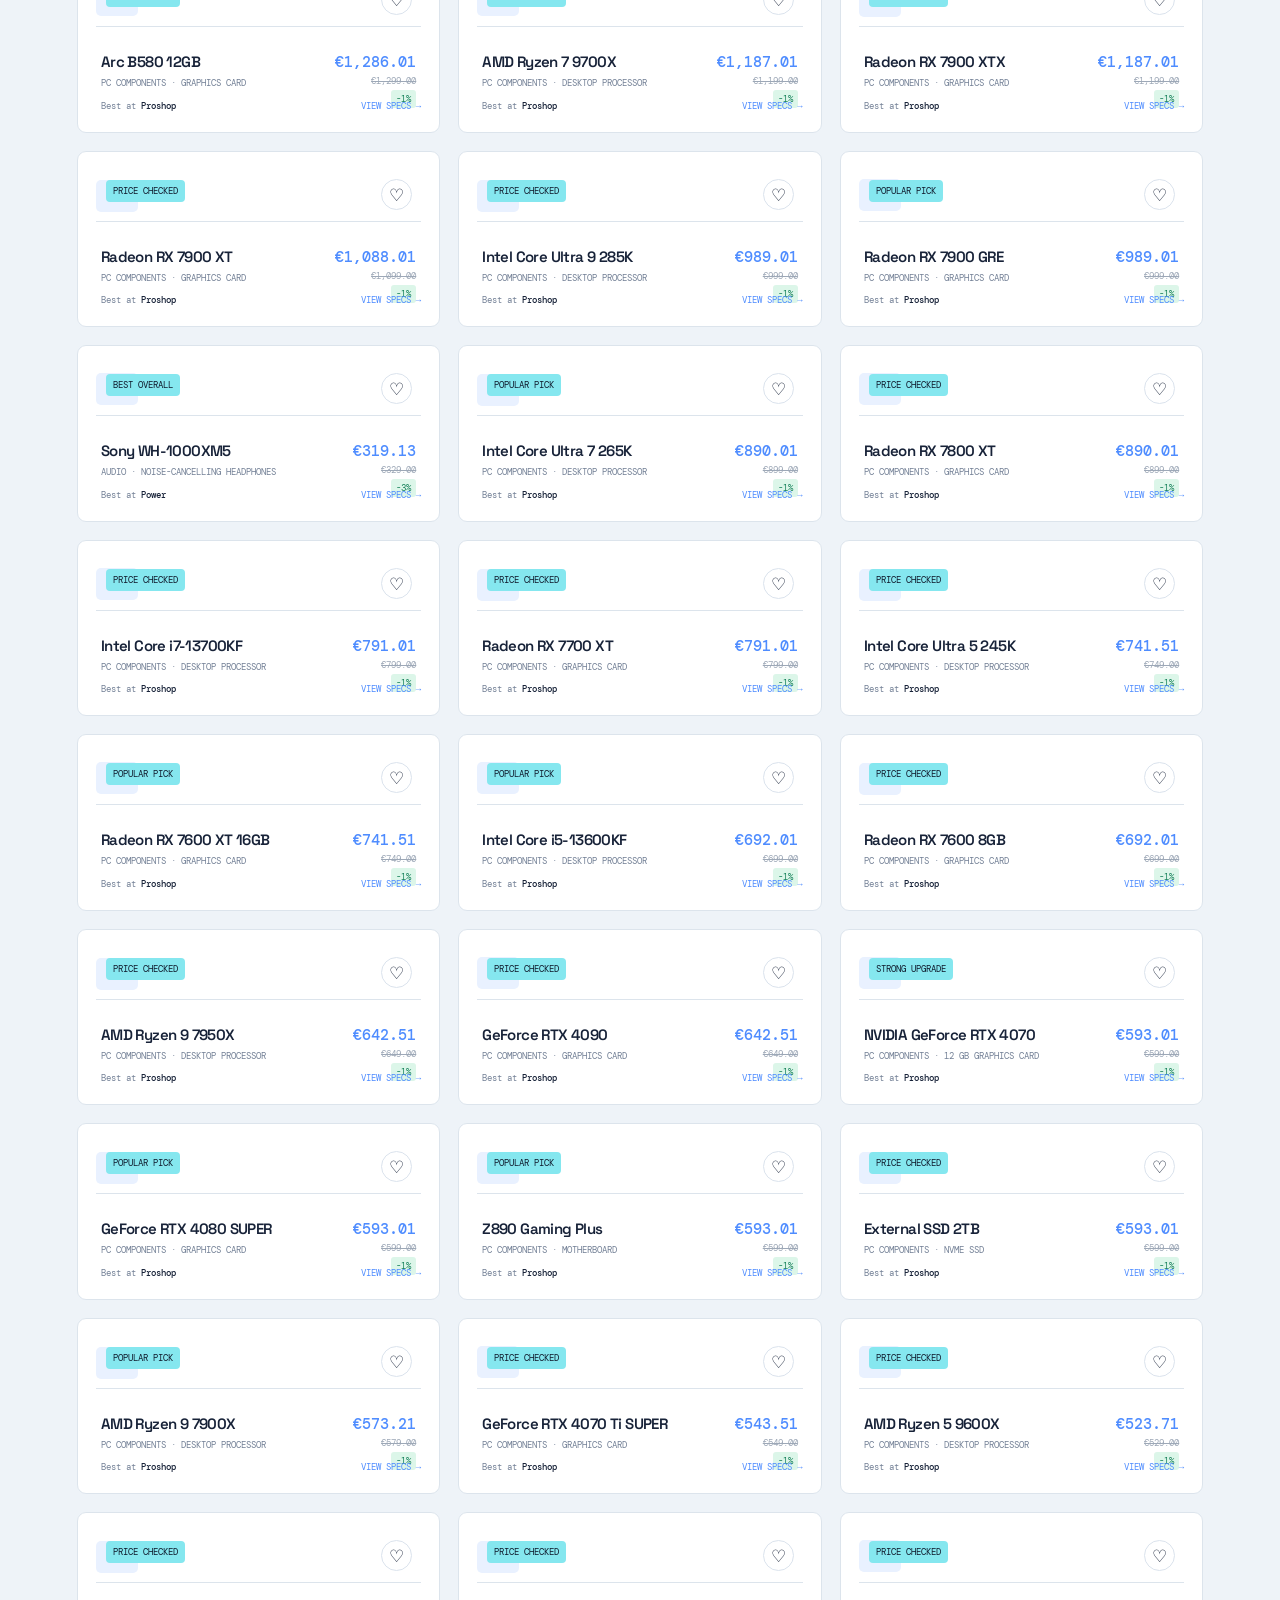
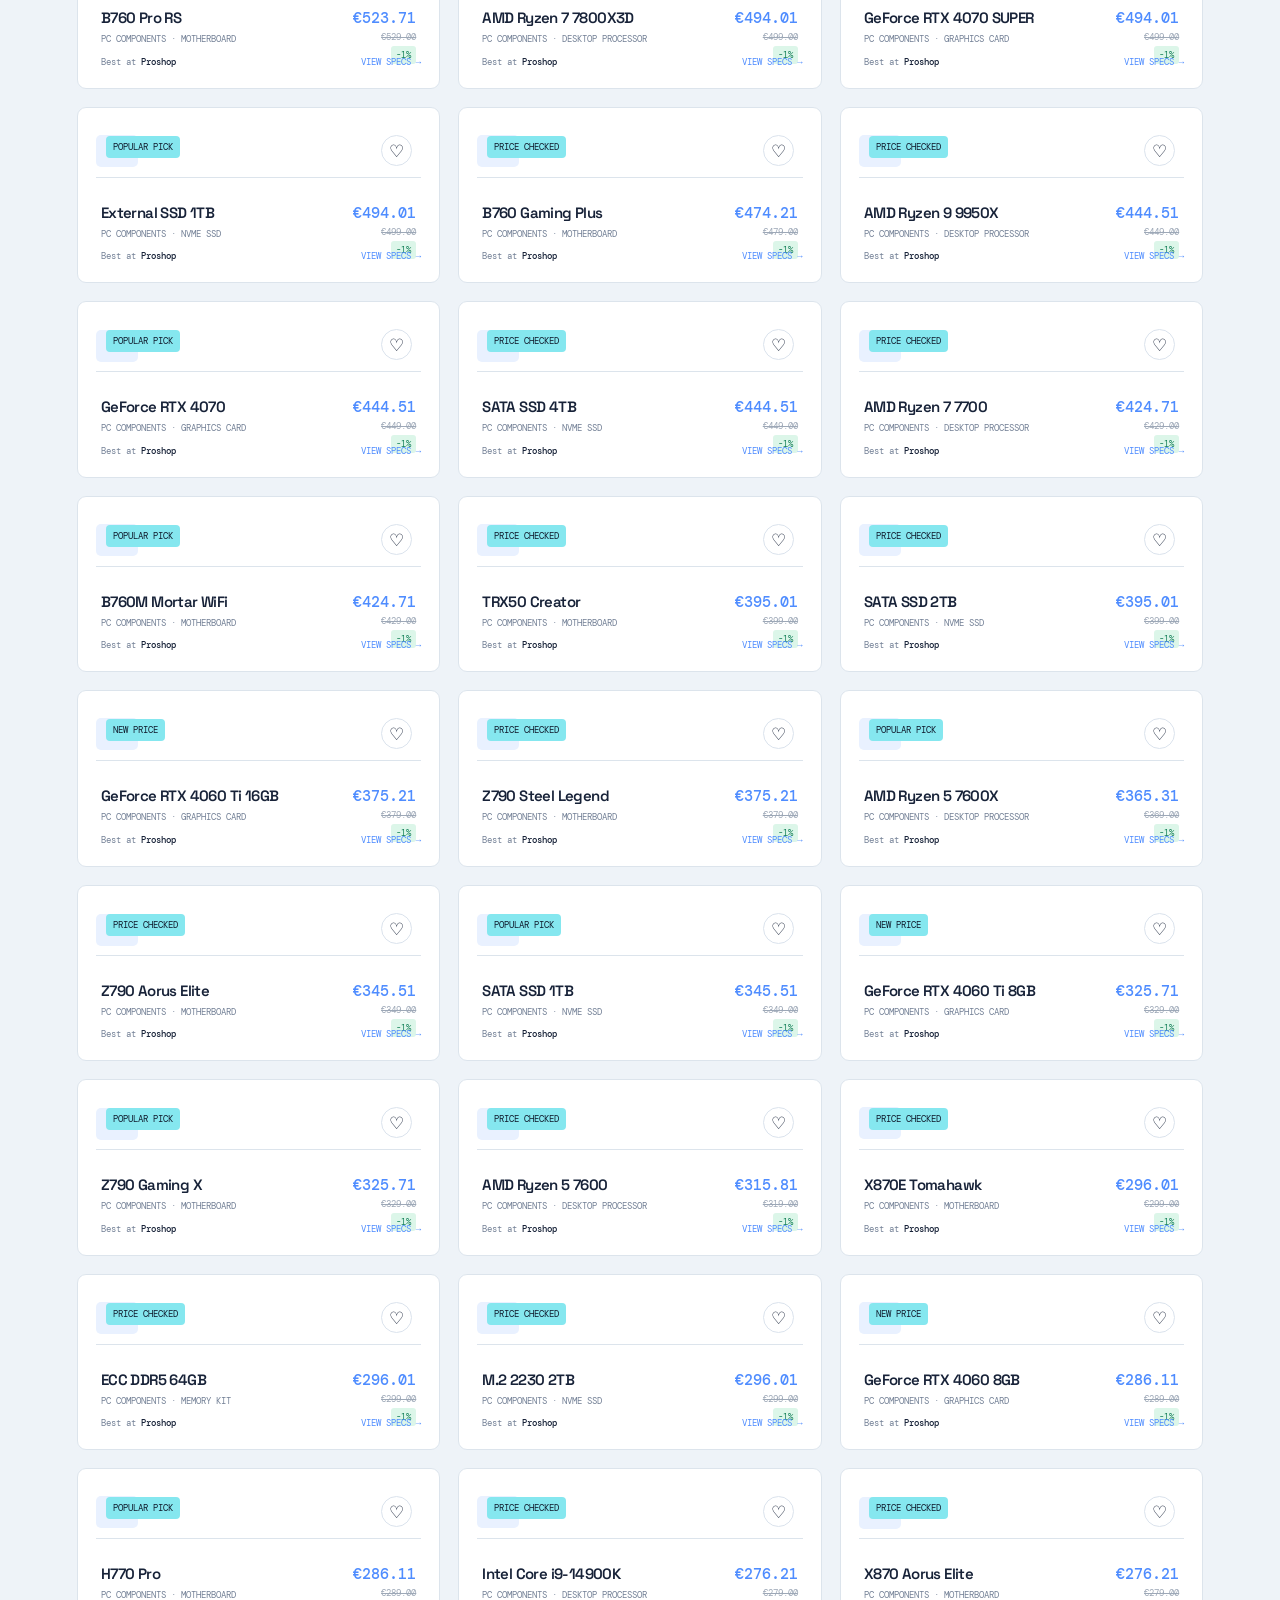
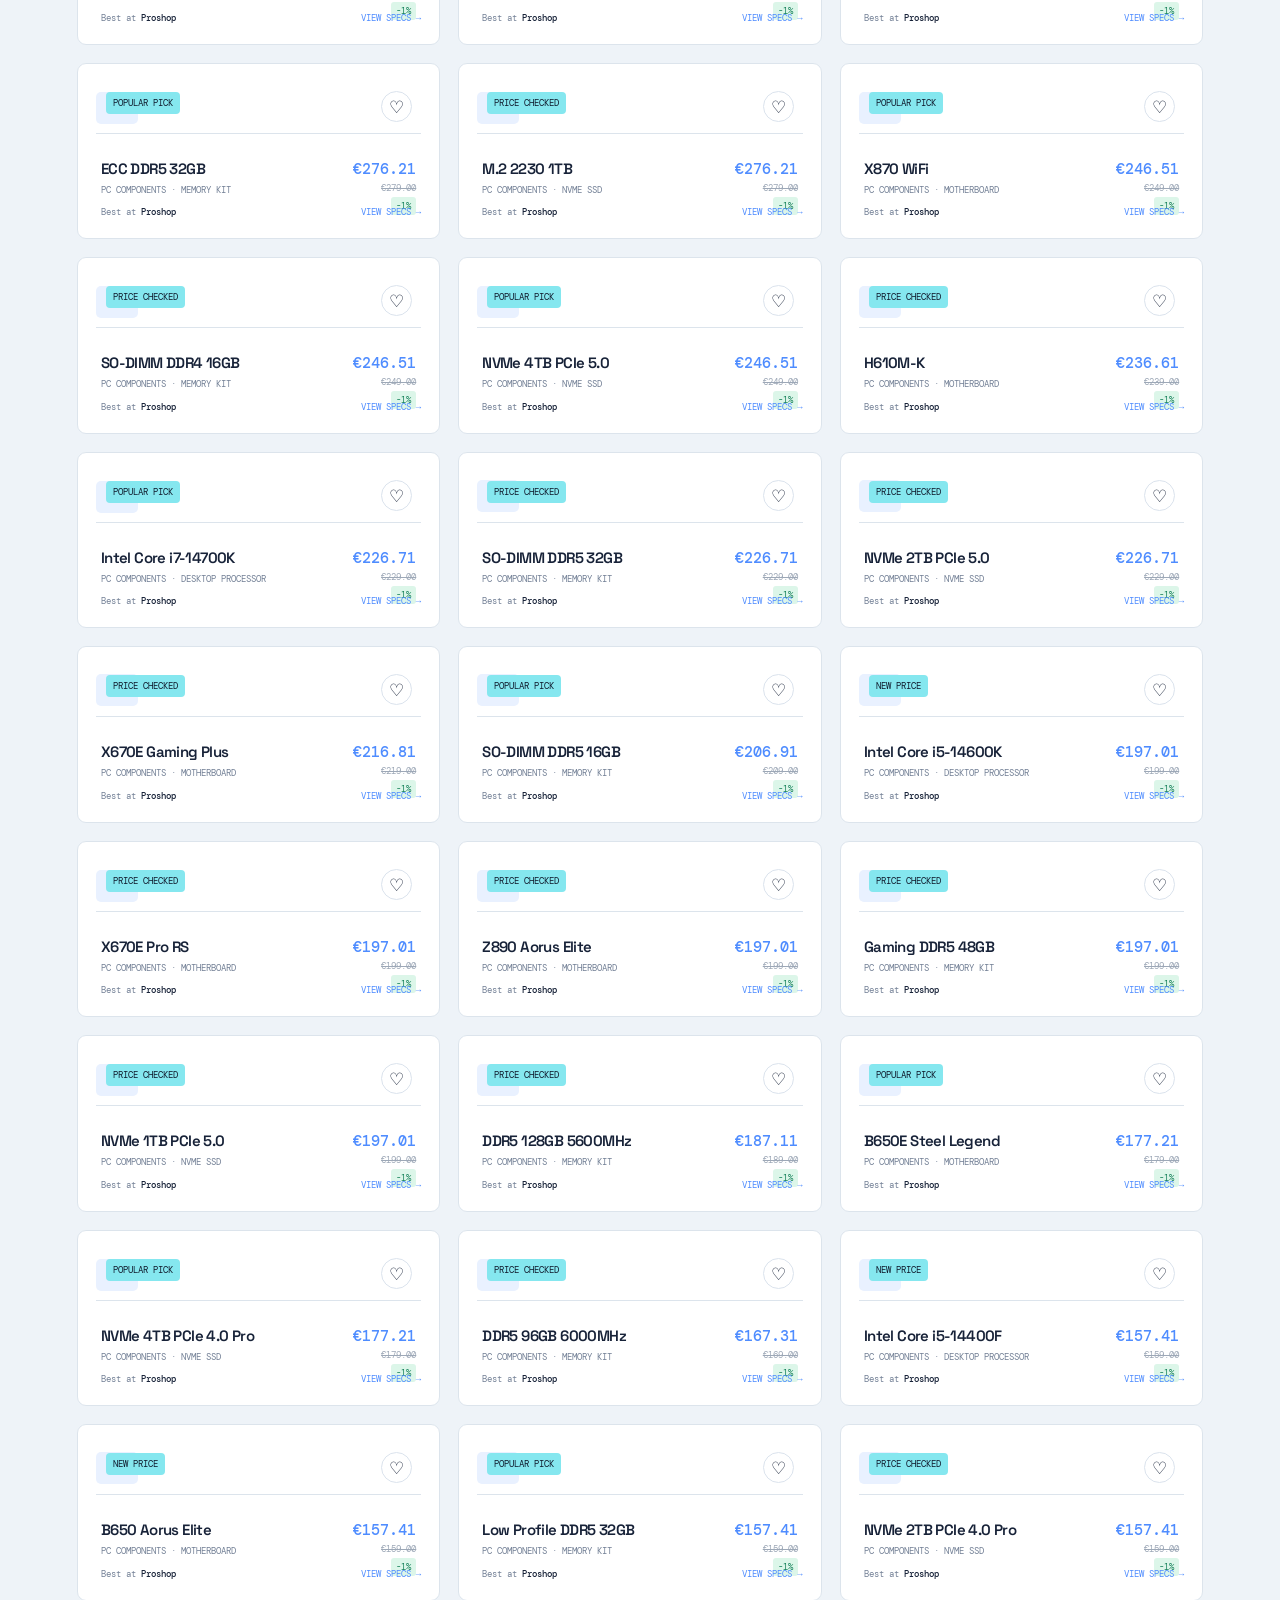
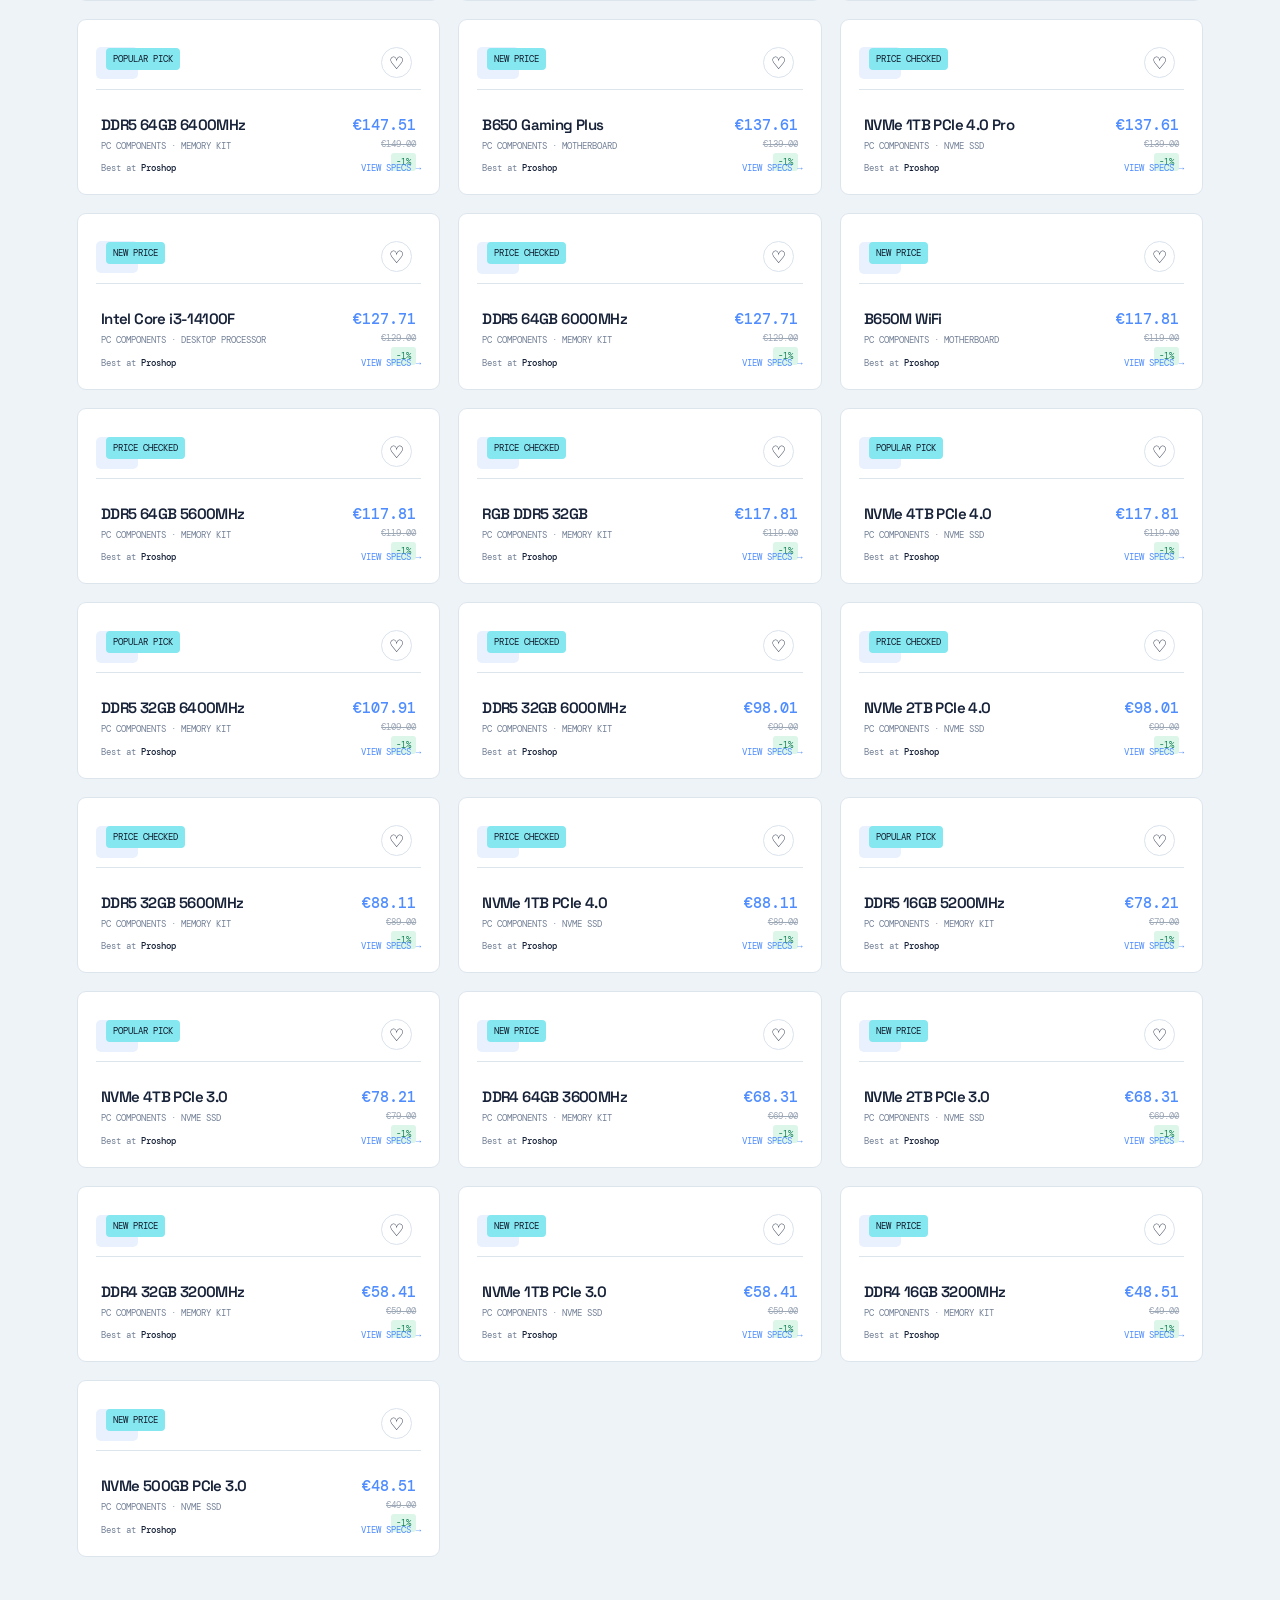
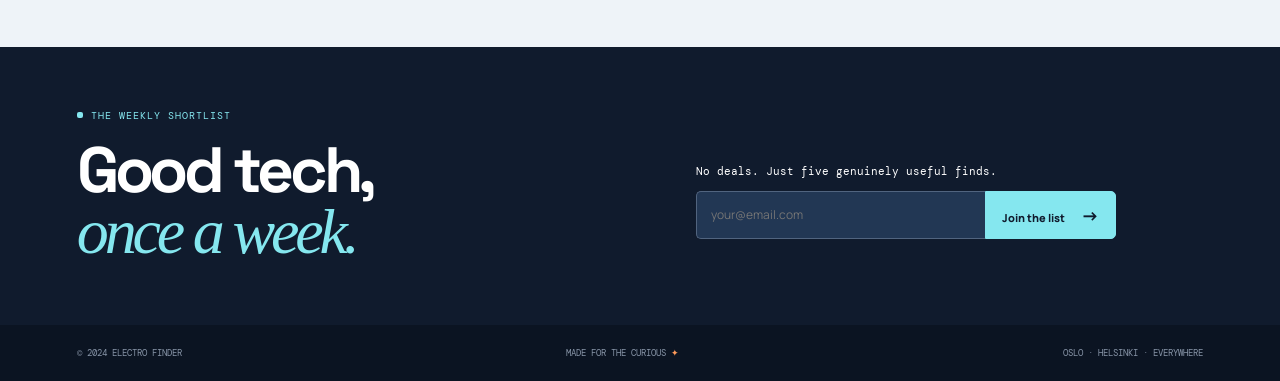
==== commit 2df1ff0b: "Publish Electro Finder site" ====
--- a/Koodaus/index.html
+++ b/Koodaus/index.html
@@ -33,7 +33,7 @@
         <button class="theme-option" data-theme-choice="berry" type="button"><span class="theme-swatch berry"></span><span>Berry</span><b>✓</b></button>
       </div>
     </div>
-    <button class="saved-button" type="button" aria-label="Open saved products">
+    <button class="saved-button" id="savedButton" type="button" aria-label="Show saved products" aria-pressed="false">
       <span class="saved-dot"></span> Saved <span id="savedCount">0</span>
     </button>
   </header>
@@ -46,7 +46,7 @@
         <p class="hero-intro">Laptops, PC parts and everyday electronics, compared clearly. Find the right gear without the noise.</p>
         <div class="search-wrap">
           <span class="search-icon" aria-hidden="true">⌕</span>
-          <input id="searchInput" type="search" placeholder="Try “gaming laptop” or “under €300”" aria-label="Search products" />
+          <input id="searchInput" type="search" placeholder="Try “gaming laptop” or “under €300”" aria-label="Search products by name, type, or budget" />
           <kbd>⌘ K</kbd>
         </div>
         <div class="signal-rail" aria-label="Electro finder status">
@@ -69,11 +69,11 @@
         <p class="section-aside">Personal tech, properly<br />sorted by people who care.</p>
       </div>
       <div class="category-row" role="list" aria-label="Product categories">
-        <button class="category active" data-category="All" role="listitem"><span class="category-icon">✦</span> All finds <small>106</small></button>
-        <button class="category" data-category="Laptops" role="listitem"><span class="category-icon">▱</span> Laptops <small>12</small></button>
-        <button class="category" data-category="PC Components" role="listitem"><span class="category-icon">⌗</span> PC components <small>102</small></button>
-        <button class="category" data-category="Phones & Tablets" role="listitem"><span class="category-icon">▯</span> Phones & tablets <small>09</small></button>
-        <button class="category" data-category="Audio" role="listitem"><span class="category-icon">◖</span> Audio <small>08</small></button>
+        <button class="category active" data-category="All" role="listitem"><span class="category-icon">✦</span> All finds <small data-count-category="All">106</small></button>
+        <button class="category" data-category="Laptops" role="listitem"><span class="category-icon">▱</span> Laptops <small data-count-category="Laptops">2</small></button>
+        <button class="category" data-category="PC Components" role="listitem"><span class="category-icon">⌗</span> PC components <small data-count-category="PC Components">100</small></button>
+        <button class="category" data-category="Phones & Tablets" role="listitem"><span class="category-icon">▯</span> Phones & tablets <small data-count-category="Phones & Tablets">1</small></button>
+        <button class="category" data-category="Audio" role="listitem"><span class="category-icon">◖</span> Audio <small data-count-category="Audio">1</small></button>
       </div>
 
       <div class="results-toolbar">
--- a/Koodaus/styles.css
+++ b/Koodaus/styles.css
@@ -43,6 +43,7 @@
 .main-nav a { padding: 28px 0 24px; border-bottom: 2px solid transparent; }
 .main-nav a:hover, .main-nav a.active { color: white; border-color: var(--cyan); }
 .saved-button { border: 1px solid #40516c; border-radius: 7px; padding: 9px 13px; color: white; background: transparent; font-size: 11px; font-weight: 700; cursor: pointer; }
+.saved-button.is-active { border-color: var(--cyan); color: var(--navy); background: var(--cyan); }
 .saved-dot { display: inline-block; width: 7px; height: 7px; margin-right: 6px; border-radius: 50%; background: var(--orange); }
 #savedCount { color: var(--cyan); margin-left: 3px; }
 .hero { display: grid; grid-template-columns: 1fr 1fr; max-width: 1280px; min-height: 450px; margin: 0 auto; padding: 66px 6vw; color: white; background: var(--navy-2); }
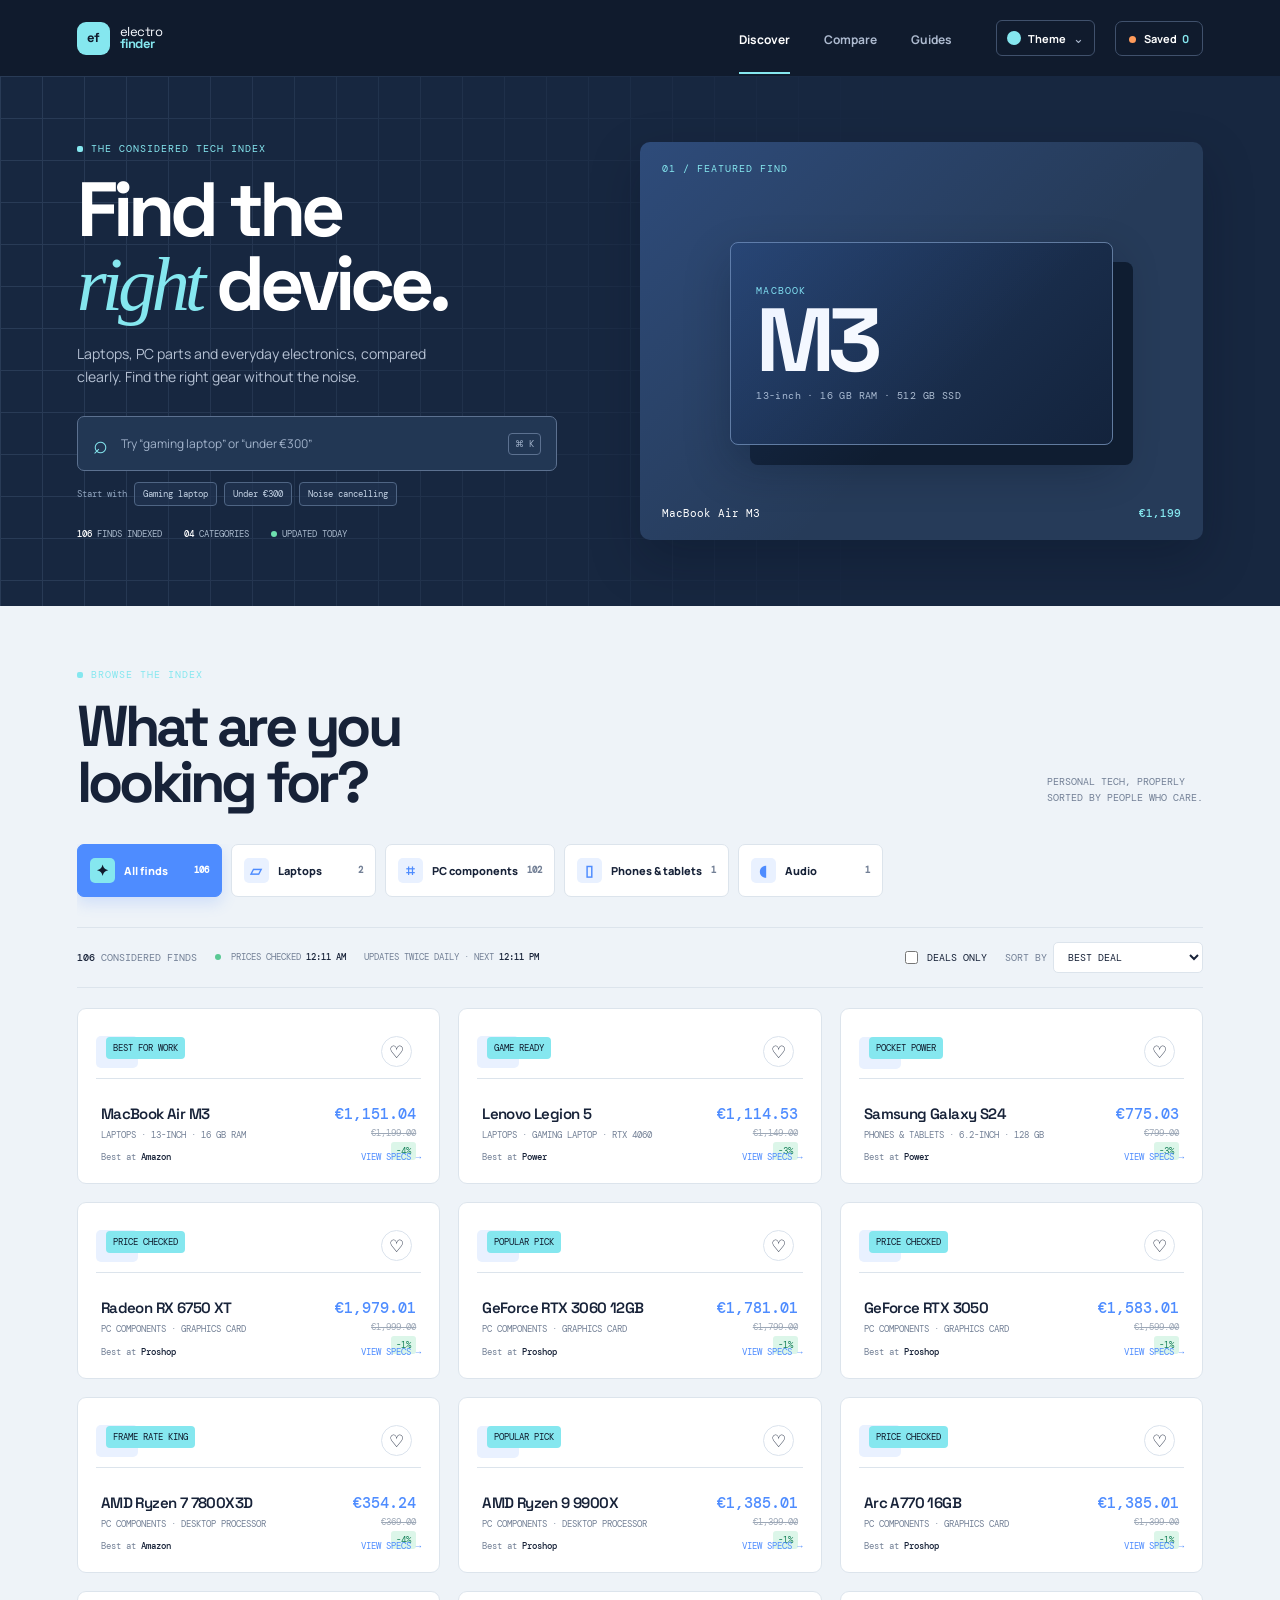
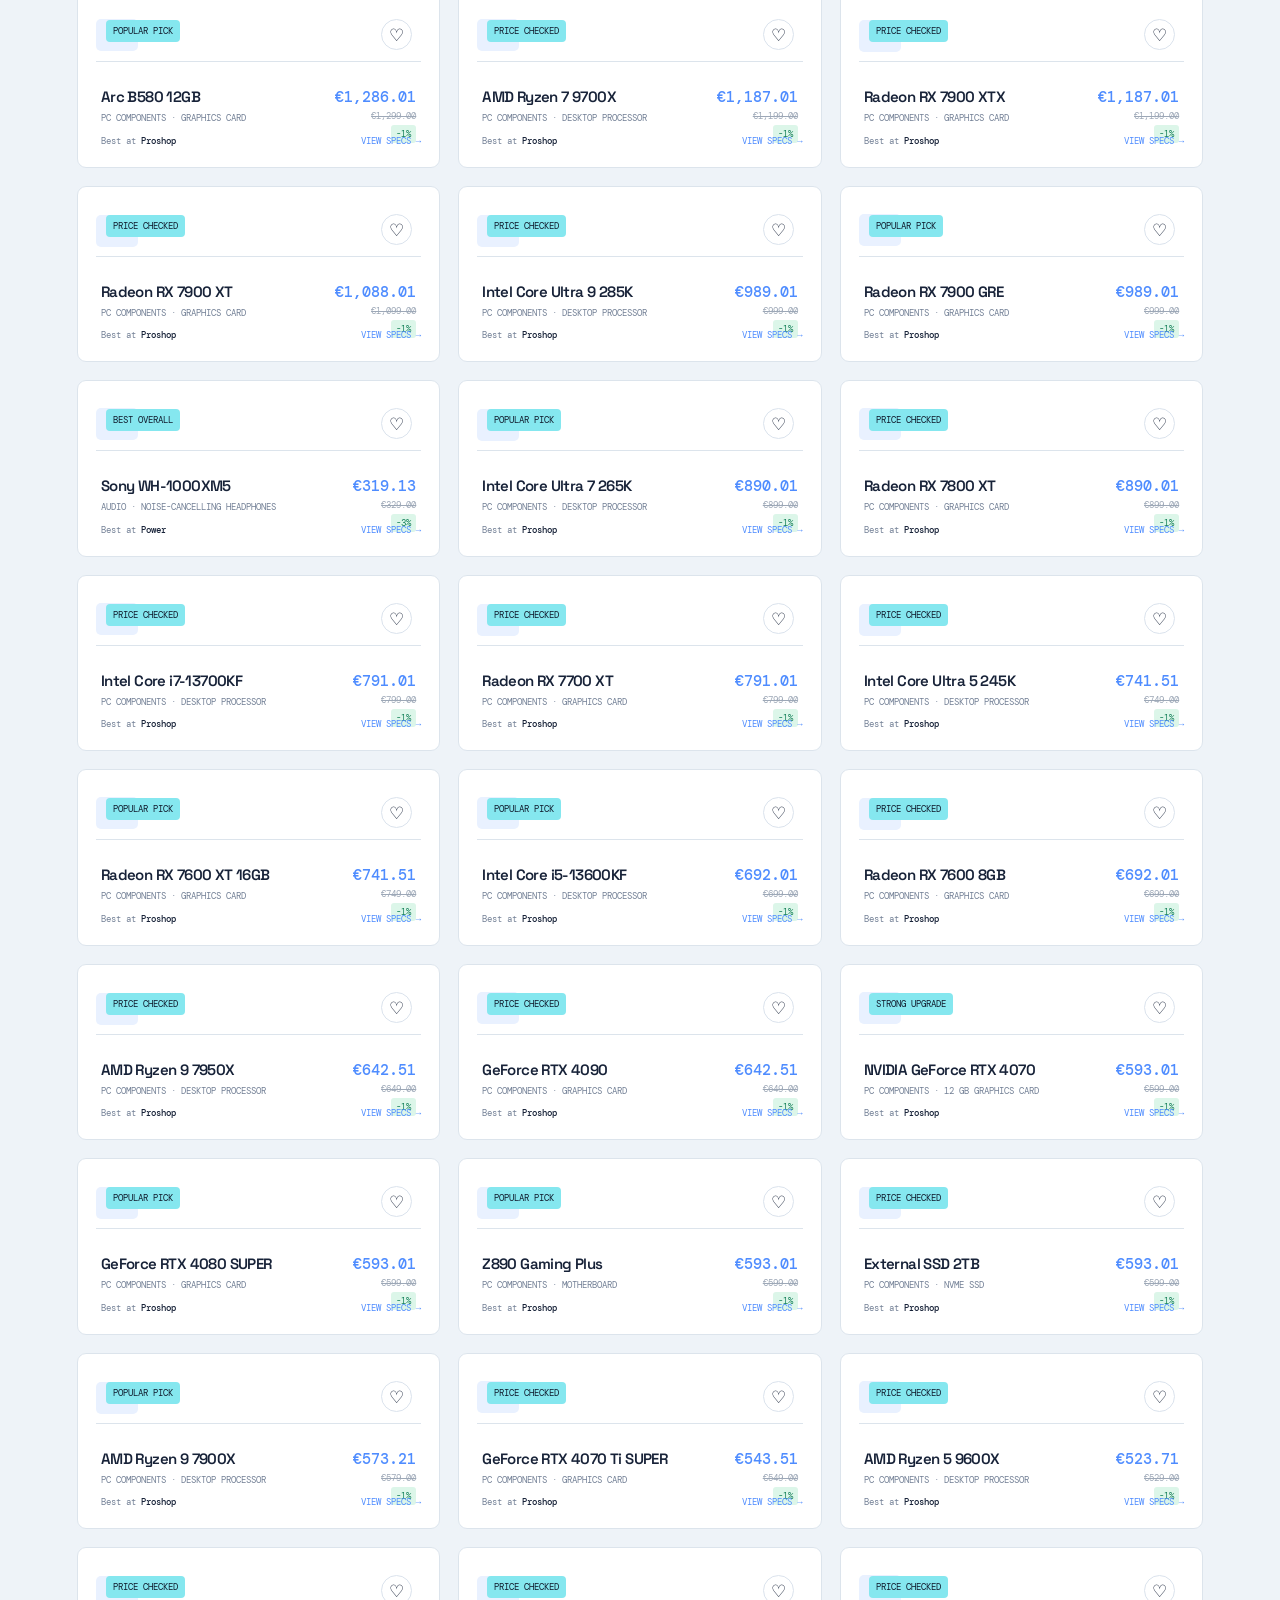
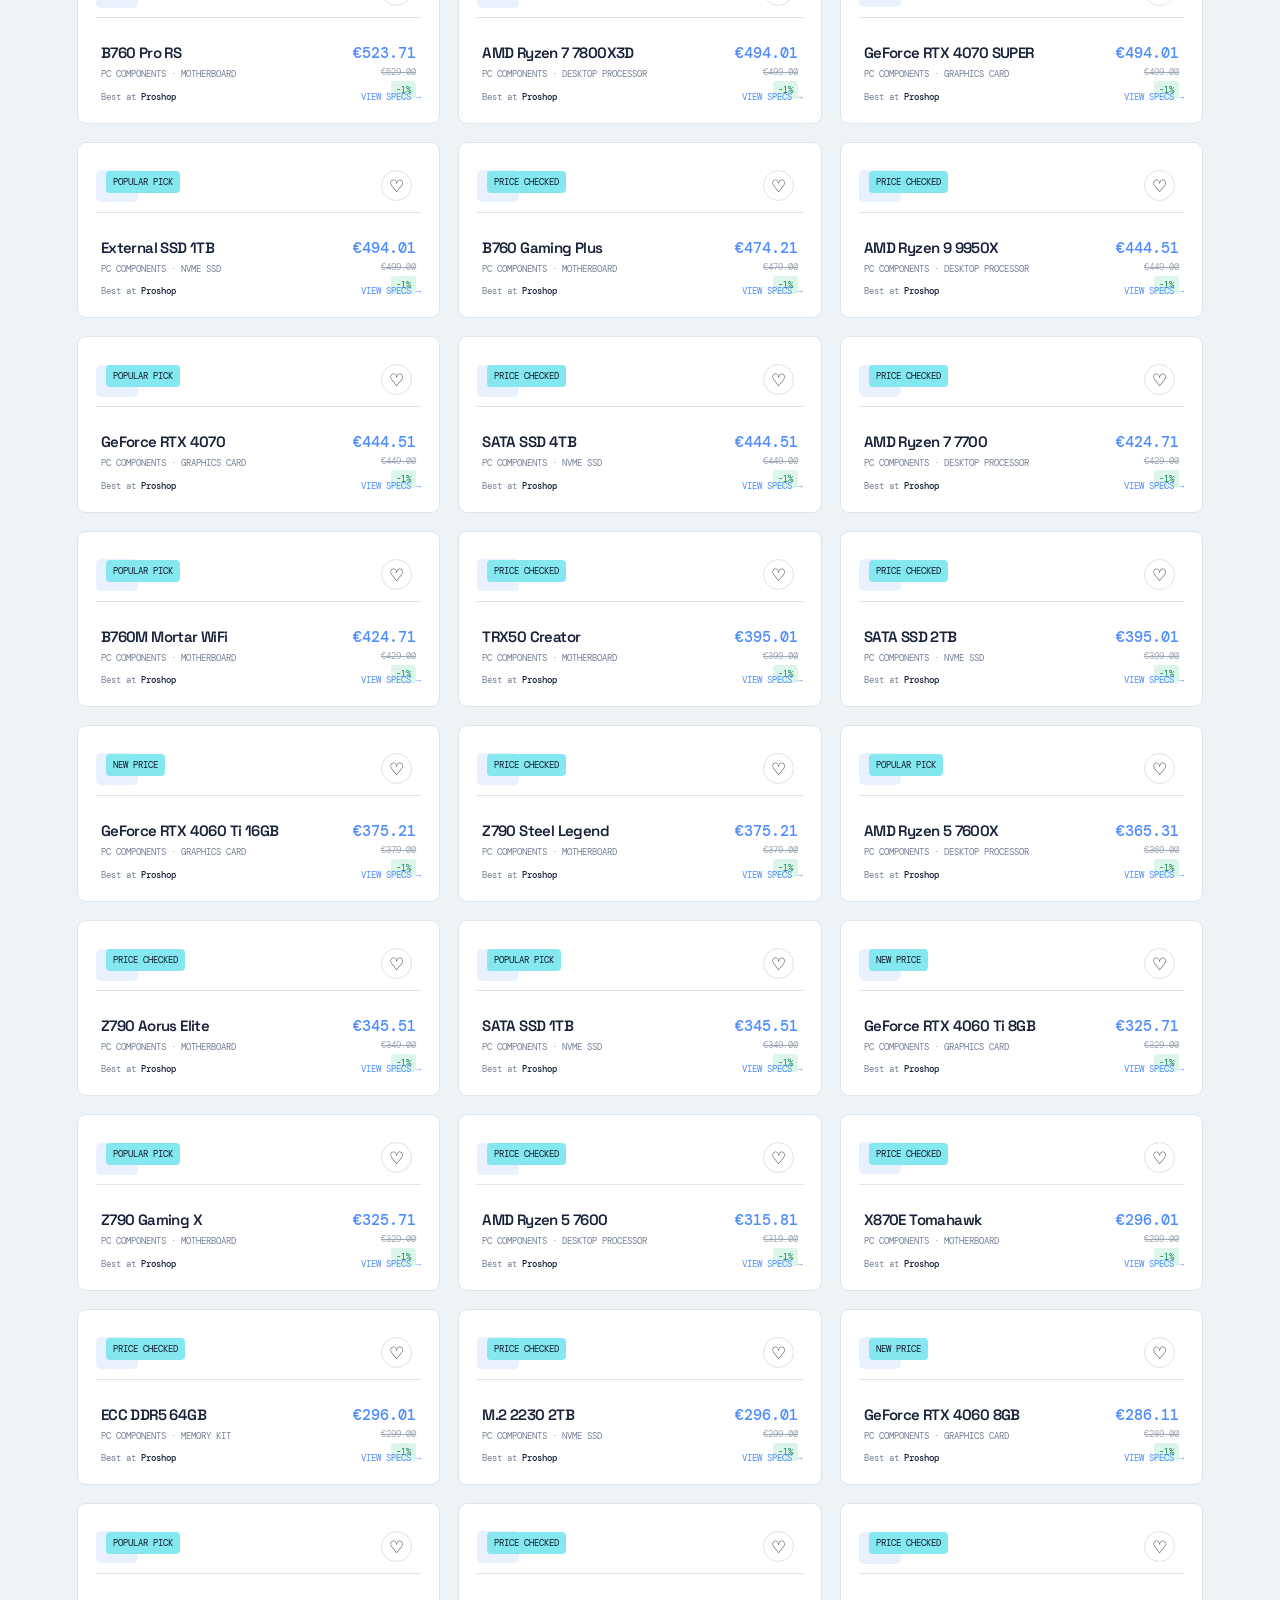
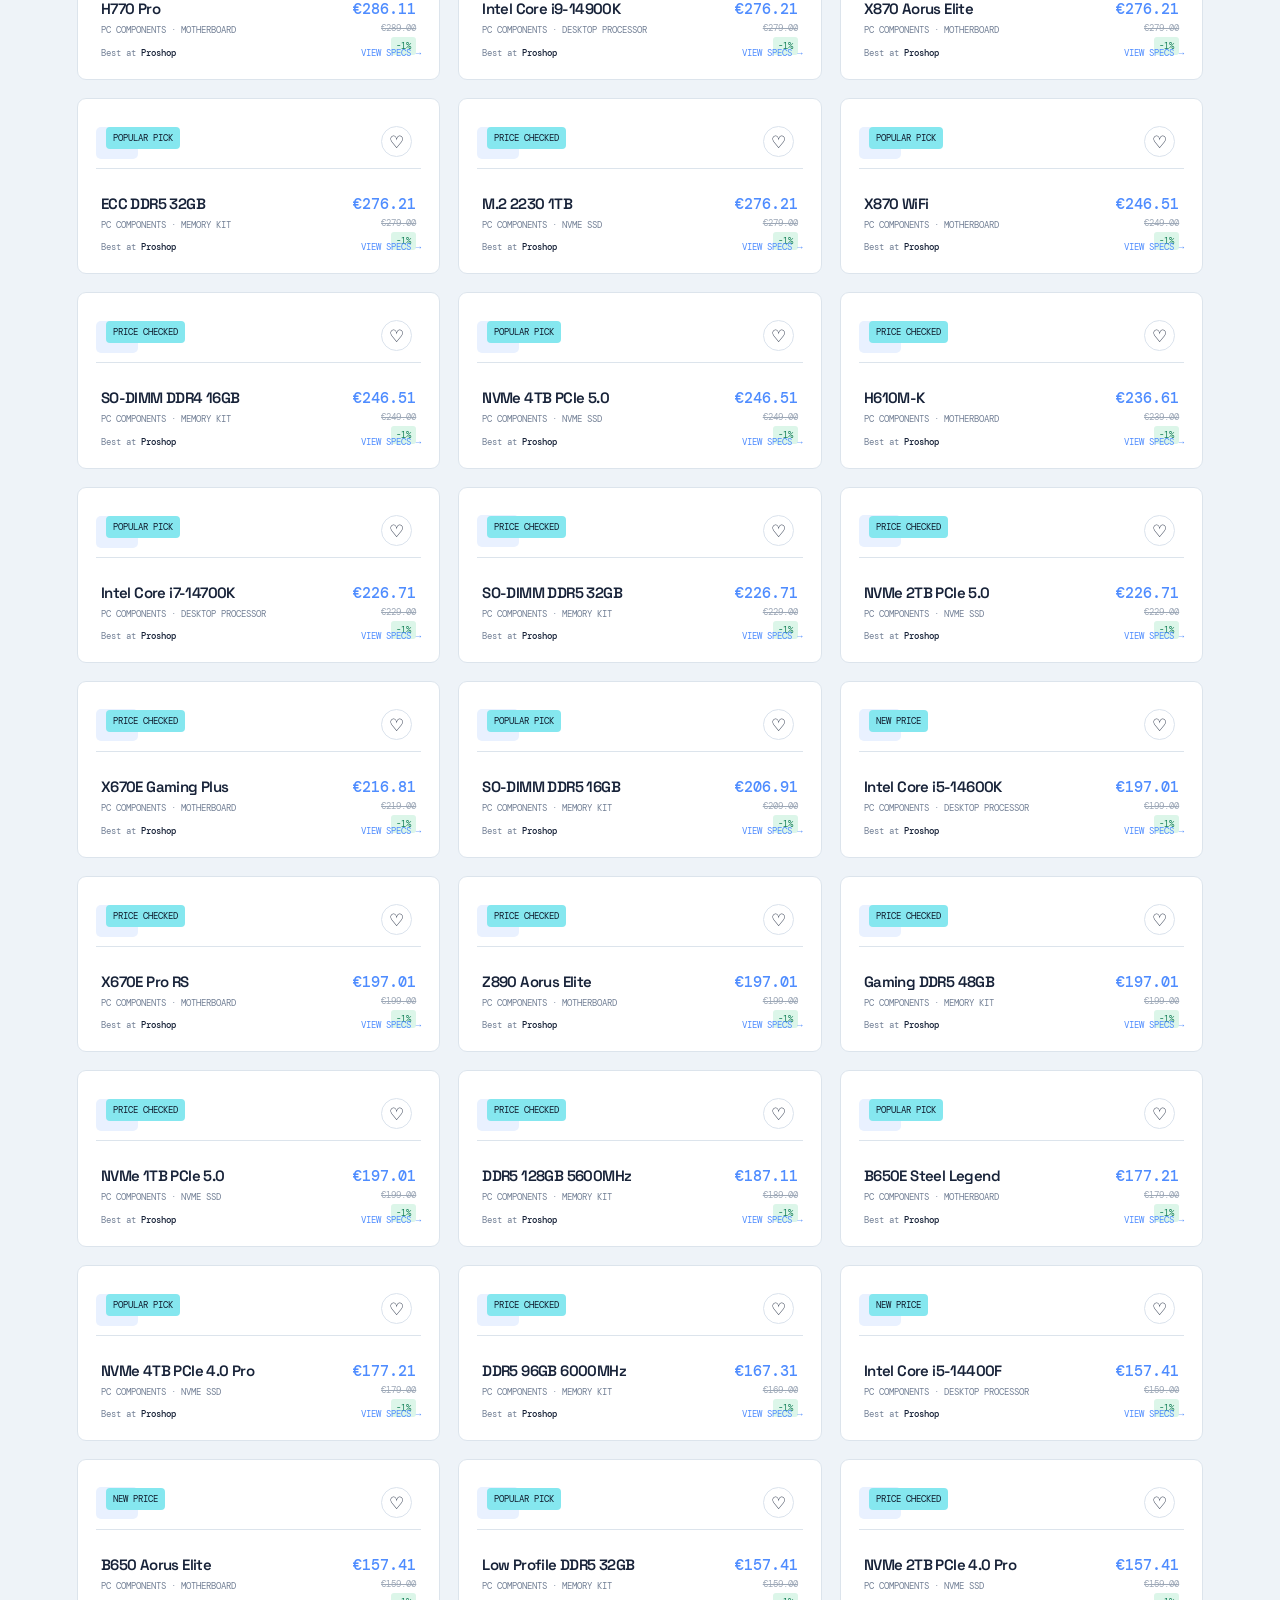
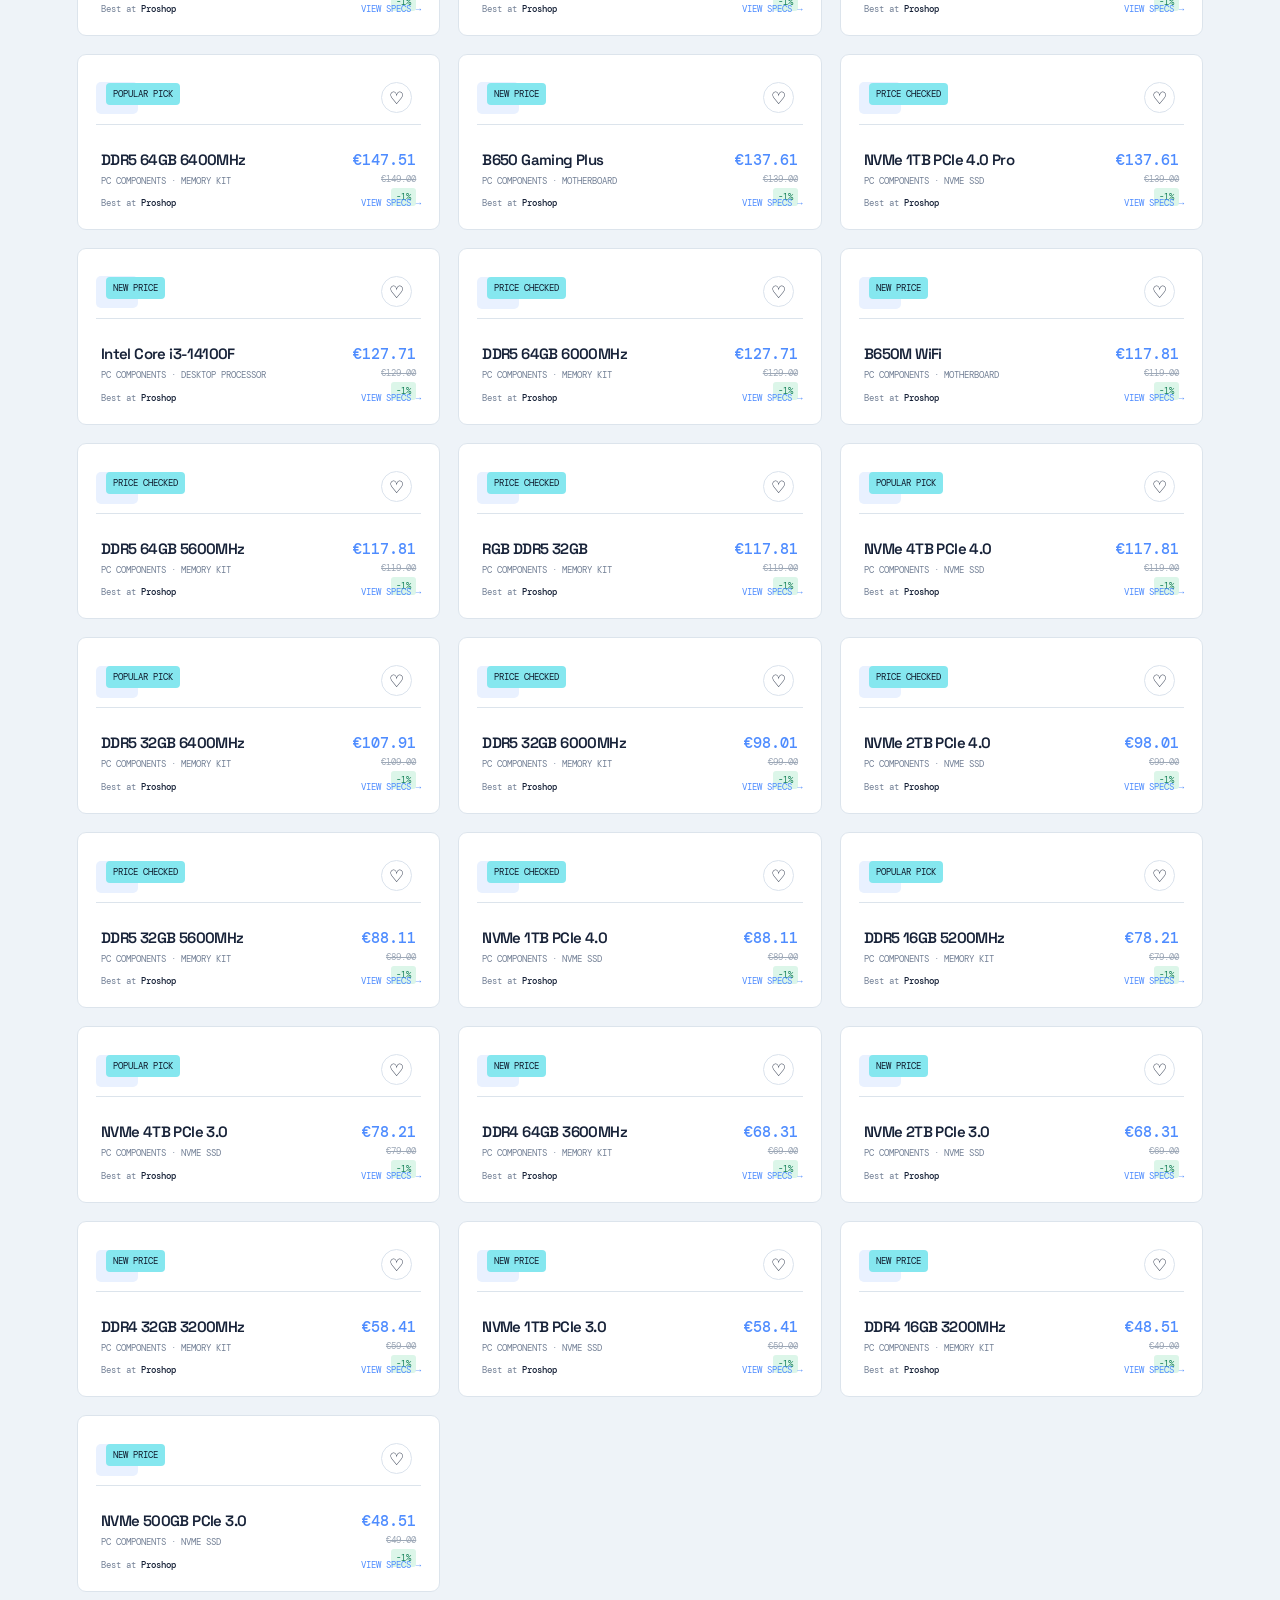
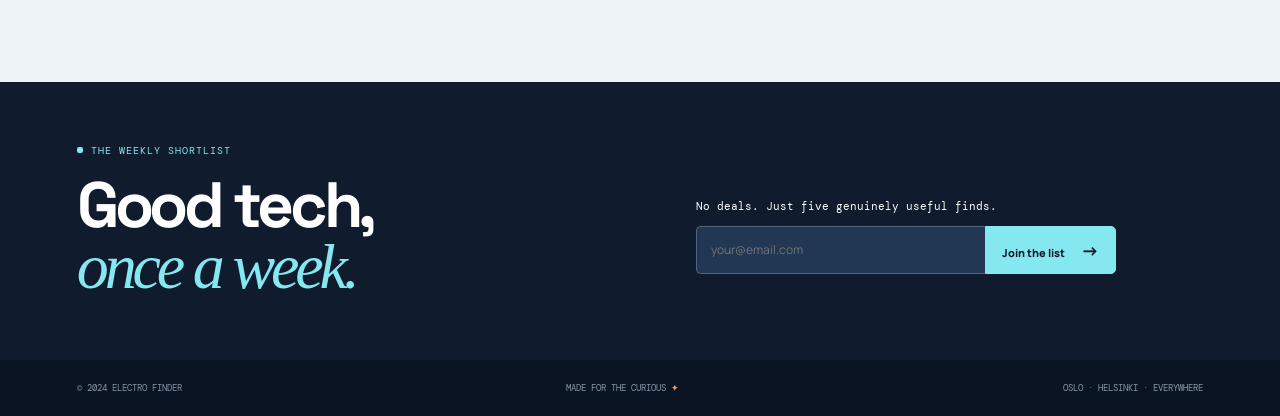
==== commit b1b1b524: "Polish Electro Finder home page" ====
--- a/Koodaus/index.html
+++ b/Koodaus/index.html
@@ -48,6 +48,12 @@
           <span class="search-icon" aria-hidden="true">⌕</span>
           <input id="searchInput" type="search" placeholder="Try “gaming laptop” or “under €300”" aria-label="Search products by name, type, or budget" />
           <kbd>⌘ K</kbd>
+        </div>
+        <div class="search-suggestions" aria-label="Popular searches">
+          <span>Start with</span>
+          <button type="button" data-search-suggestion="gaming laptop">Gaming laptop</button>
+          <button type="button" data-search-suggestion="under €300">Under €300</button>
+          <button type="button" data-search-suggestion="noise cancelling">Noise cancelling</button>
         </div>
         <div class="signal-rail" aria-label="Electro finder status">
           <span><b>106</b> finds indexed</span><span><b>04</b> categories</span><span><i></i> updated today</span>
--- a/Koodaus/styles.css
+++ b/Koodaus/styles.css
@@ -46,8 +46,10 @@
 .saved-button.is-active { border-color: var(--cyan); color: var(--navy); background: var(--cyan); }
 .saved-dot { display: inline-block; width: 7px; height: 7px; margin-right: 6px; border-radius: 50%; background: var(--orange); }
 #savedCount { color: var(--cyan); margin-left: 3px; }
-.hero { display: grid; grid-template-columns: 1fr 1fr; max-width: 1280px; min-height: 450px; margin: 0 auto; padding: 66px 6vw; color: white; background: var(--navy-2); }
-.hero-copy { padding-right: 8%; }
+.hero { position: relative; display: grid; grid-template-columns: 1fr 1fr; max-width: 1280px; min-height: 450px; margin: 0 auto; padding: 66px 6vw; overflow: hidden; color: white; background: var(--navy-2); }
+.hero::before { content: ''; position: absolute; inset: 0; opacity: .16; background-image: linear-gradient(#87a4ca 1px, transparent 1px), linear-gradient(90deg, #87a4ca 1px, transparent 1px); background-size: 42px 42px; mask-image: linear-gradient(90deg, black, transparent 72%); pointer-events: none; }
+.hero-copy, .hero-art { z-index: 1; }
+.hero-copy { padding-right: 8%; animation: reveal .65s ease both; }
 .eyebrow { display: flex; align-items: center; gap: 8px; margin: 0 0 18px; color: var(--cyan); font-family: 'DM Mono', monospace; font-size: 10px; letter-spacing: .1em; text-transform: uppercase; }
 .eyebrow span { width: 6px; height: 6px; border-radius: 2px; background: currentColor; }
 h1, h2 { margin: 0; font-family: 'Space Grotesk', sans-serif; letter-spacing: -.065em; line-height: .96; }
@@ -59,11 +61,14 @@
 .search-wrap input { width: 100%; min-width: 0; border: 0; outline: 0; color: white; background: transparent; font-size: 12px; }
 .search-wrap input::placeholder { color: #a1b2ca; }
 kbd { padding: 4px 6px; color: #a1b2ca; border: 1px solid #5c7190; border-radius: 4px; font-family: 'DM Mono', monospace; font-size: 9px; white-space: nowrap; }
+.search-suggestions { display: flex; align-items: center; flex-wrap: wrap; gap: 7px; margin-top: 11px; color: #91a5bf; font-family: 'DM Mono', monospace; font-size: 9px; }
+.search-suggestions button { padding: 5px 8px; border: 1px solid #4f6584; border-radius: 4px; color: #c5d3e5; background: rgba(34, 55, 84, .65); font-family: inherit; font-size: inherit; cursor: pointer; transition: .2s; }
+.search-suggestions button:hover, .search-suggestions button:focus-visible { border-color: var(--cyan); color: var(--navy); background: var(--cyan); outline: 0; }
 .signal-rail { display: flex; gap: 22px; margin-top: 22px; color: #a9b9cc; font-family: 'DM Mono', monospace; font-size: 9px; text-transform: uppercase; }
 .signal-rail span { display: flex; align-items: center; gap: 5px; }
 .signal-rail b { color: white; font-weight: 500; }
 .signal-rail i { width: 6px; height: 6px; border-radius: 50%; background: #6de0ae; }
-.hero-art { position: relative; min-height: 318px; overflow: hidden; border-radius: 10px; background: #263b59; box-shadow: 0 20px 50px rgba(3, 12, 27, .25); }
+.hero-art { position: relative; min-height: 318px; overflow: hidden; border-radius: 10px; background: #263b59; box-shadow: 0 20px 50px rgba(3, 12, 27, .25); animation: reveal .8s .12s ease both; }
 .hero-art::after { content: ''; position: absolute; inset: 0; background: linear-gradient(135deg, rgba(78,140,255,.2), transparent 58%); pointer-events: none; }
 .featured-device { position: absolute; inset: 25% 16% 24%; display: flex; flex-direction: column; justify-content: center; padding: 25px; border: 1px solid #617b9f; border-radius: 8px; background: linear-gradient(135deg, #223b61, #13233c); box-shadow: 20px 20px 0 #0f1d31, 0 20px 45px rgba(3, 12, 27, .3); }
 .featured-device span, .featured-device small { color: var(--cyan); font-family: 'DM Mono', monospace; font-size: 10px; letter-spacing: .12em; }
@@ -151,5 +156,6 @@
 footer { display: flex; justify-content: space-between; padding: 22px 6vw; color: #8794a7; background: #0b1422; font-family: 'DM Mono', monospace; font-size: 9px; text-transform: uppercase; }
 footer i { color: var(--orange); font-style: normal; }
 @keyframes rise { from { opacity: 0; transform: translateY(8px); } to { opacity: 1; transform: translateY(0); } }
+@keyframes reveal { from { opacity: 0; transform: translateY(12px); } to { opacity: 1; transform: translateY(0); } }
 @media (max-width: 760px) { .site-header { height: 68px; padding: 0 5vw; } .main-nav { gap: 16px; margin-right: 0; } .main-nav a { padding: 24px 0 20px; } .theme-picker { margin-right: 10px; } .saved-button { font-size: 0; padding: 9px; } .saved-dot { margin: 0; } .hero { display: block; padding: 48px 5vw; } .hero-copy { padding: 0 0 34px; } .hero-art { min-height: 300px; } .finder-section { padding: 52px 5vw 70px; } .section-heading { align-items: start; flex-direction: column; gap: 20px; } .category-row { margin-right: -5vw; } .results-toolbar, .results-summary, .toolbar-actions { align-items: start; flex-direction: column; } .results-toolbar { gap: 12px; } .toolbar-actions { gap: 10px; width: 100%; flex-direction: row; flex-wrap: wrap; } .product-grid { grid-template-columns: repeat(2, 1fr); gap: 12px; } .product-info { display: block; } .price-stack { align-items: start; margin-top: 10px; } .newsletter { display: block; padding: 55px 5vw 62px; } .newsletter form { margin-top: 36px; } footer { gap: 12px; flex-wrap: wrap; padding: 20px 5vw; } }
 @media (max-width: 430px) { .main-nav { display: none; } .product-grid { grid-template-columns: 1fr; } .modal-panel { padding: 28px 20px; } .spec-layout { grid-template-columns: 1fr; gap: 24px; } }
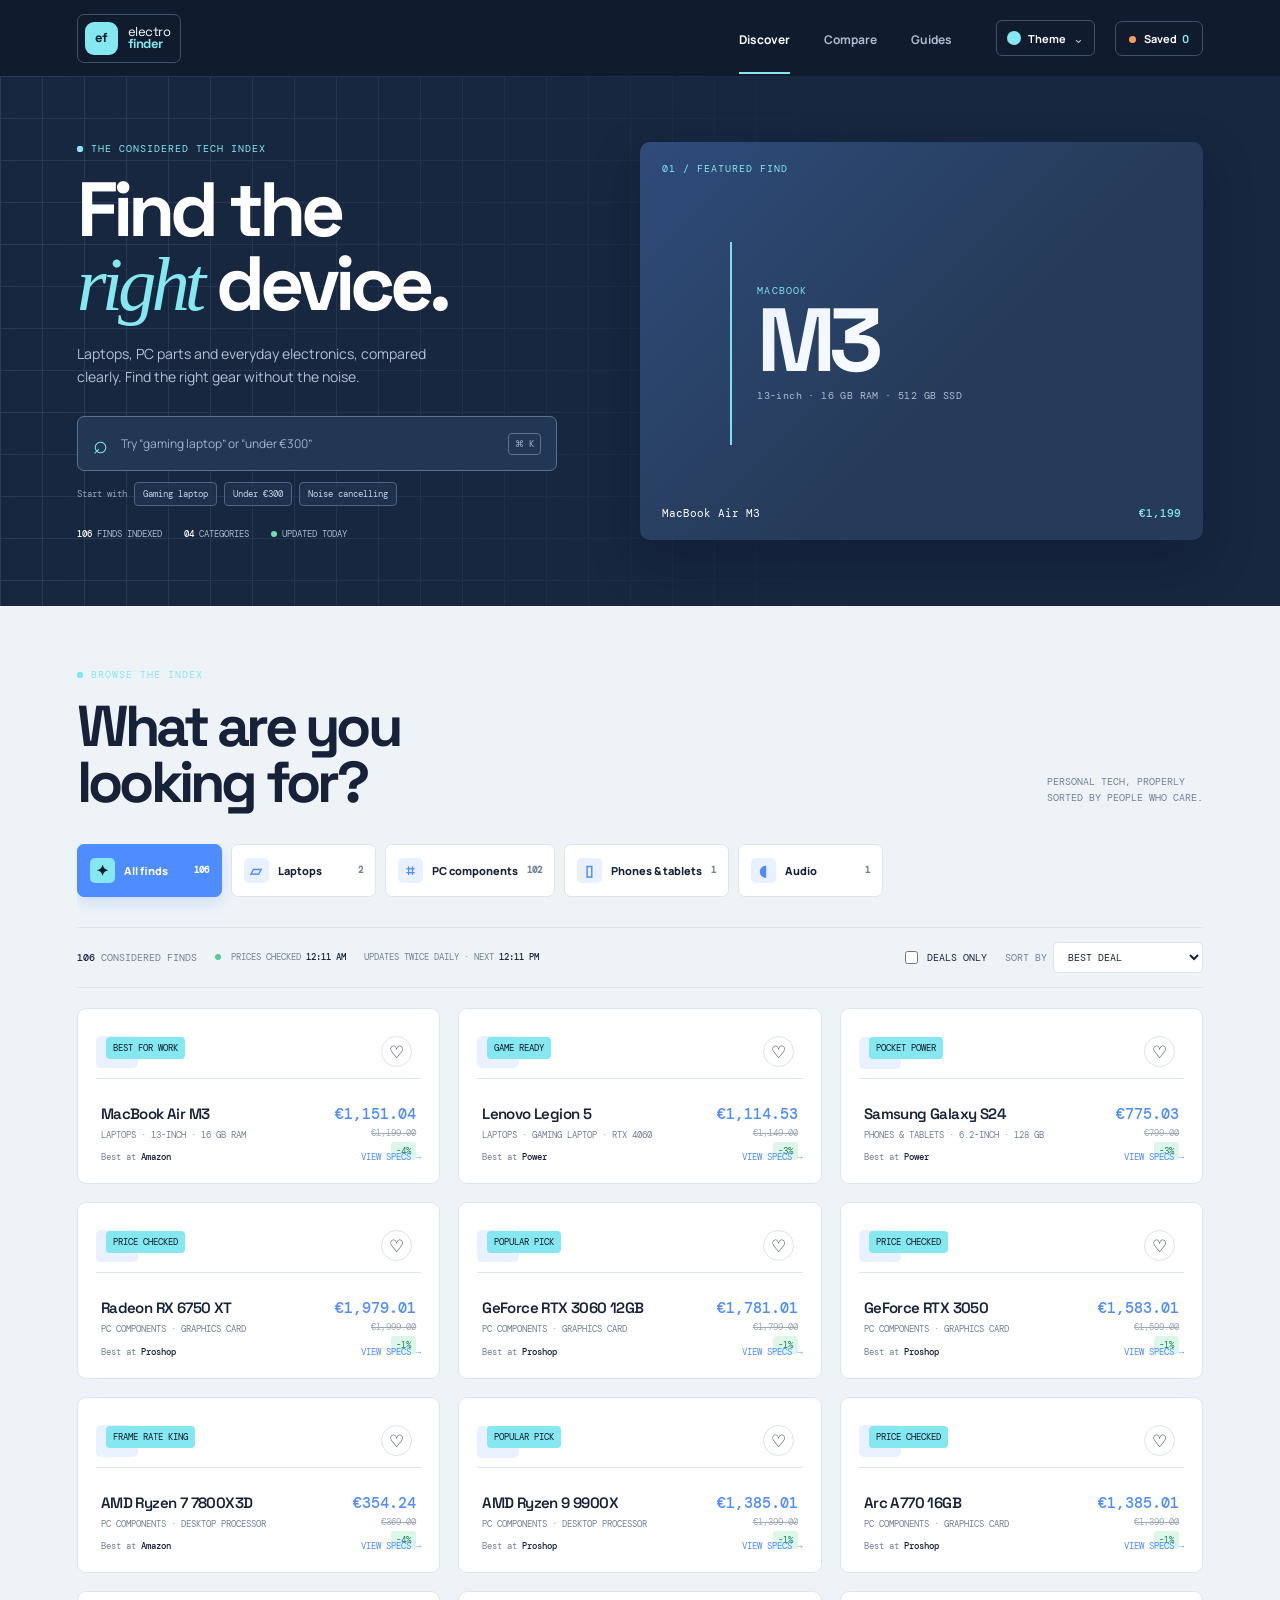
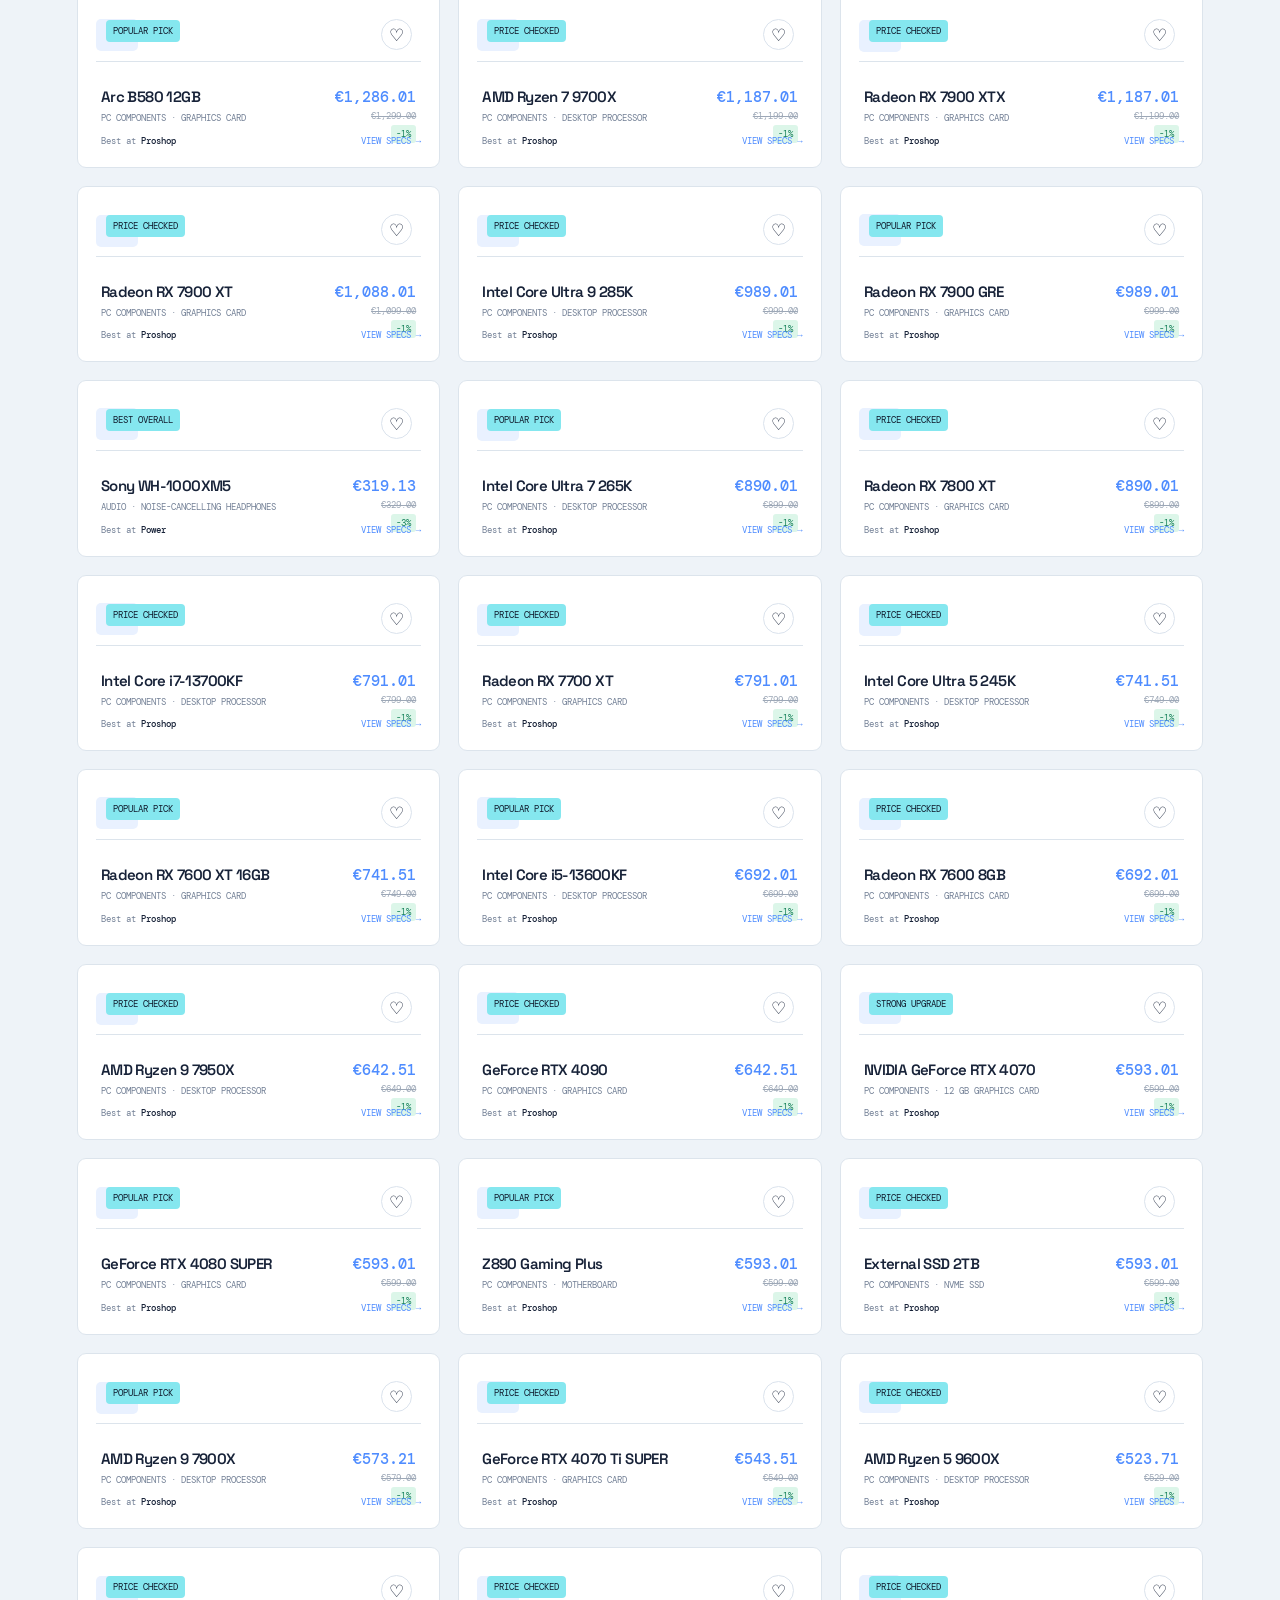
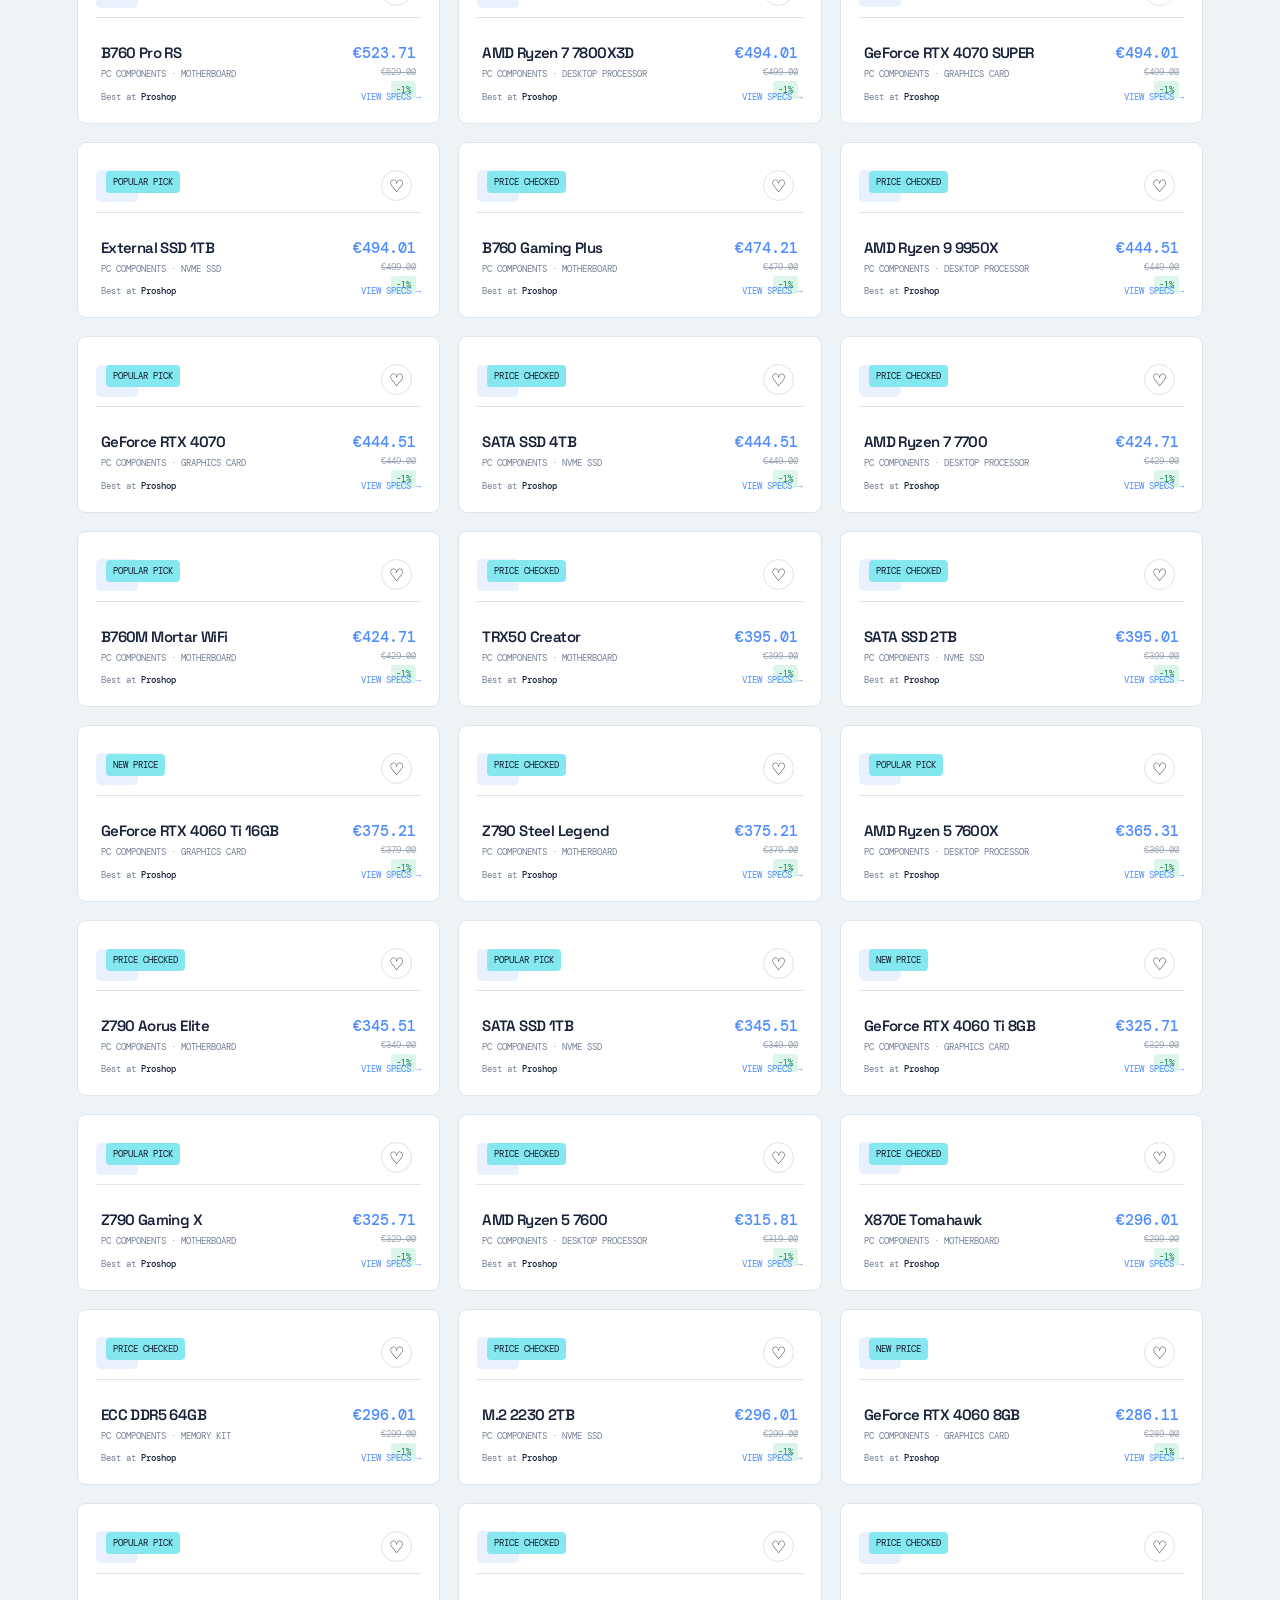
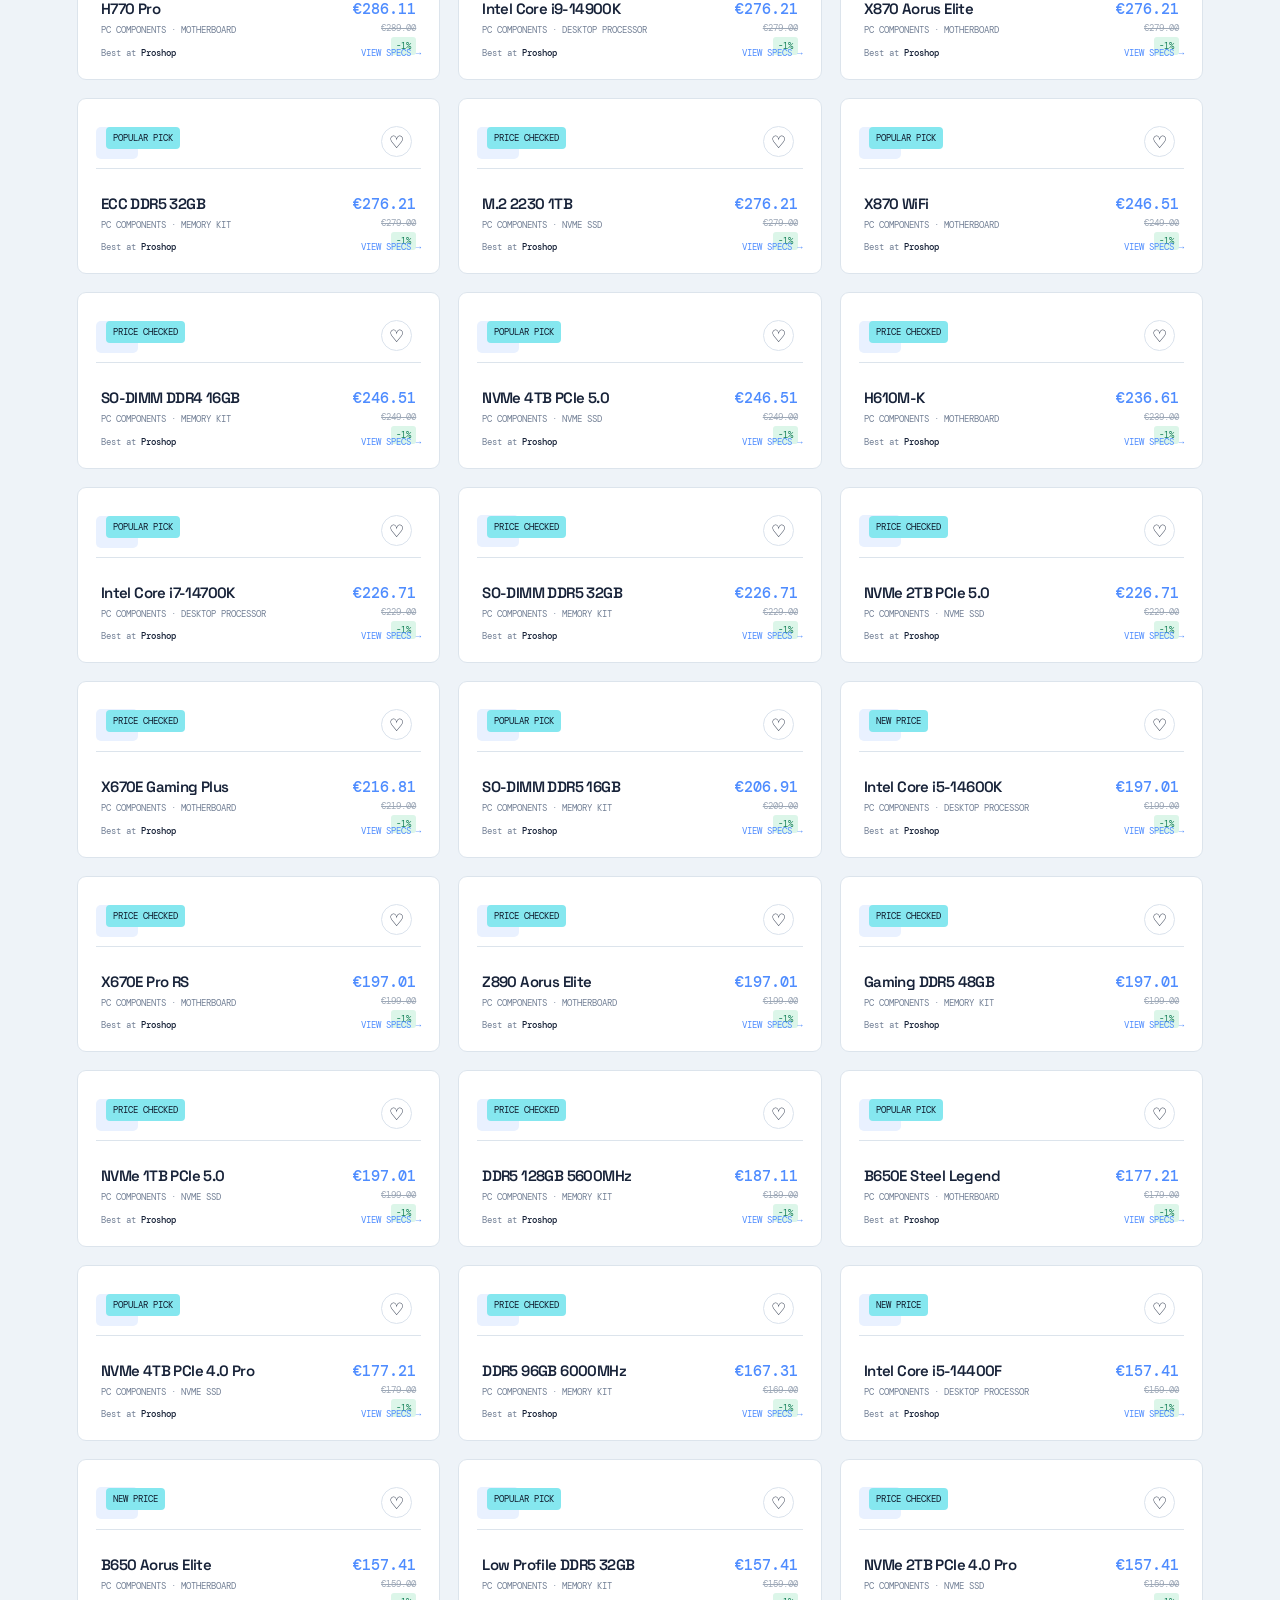
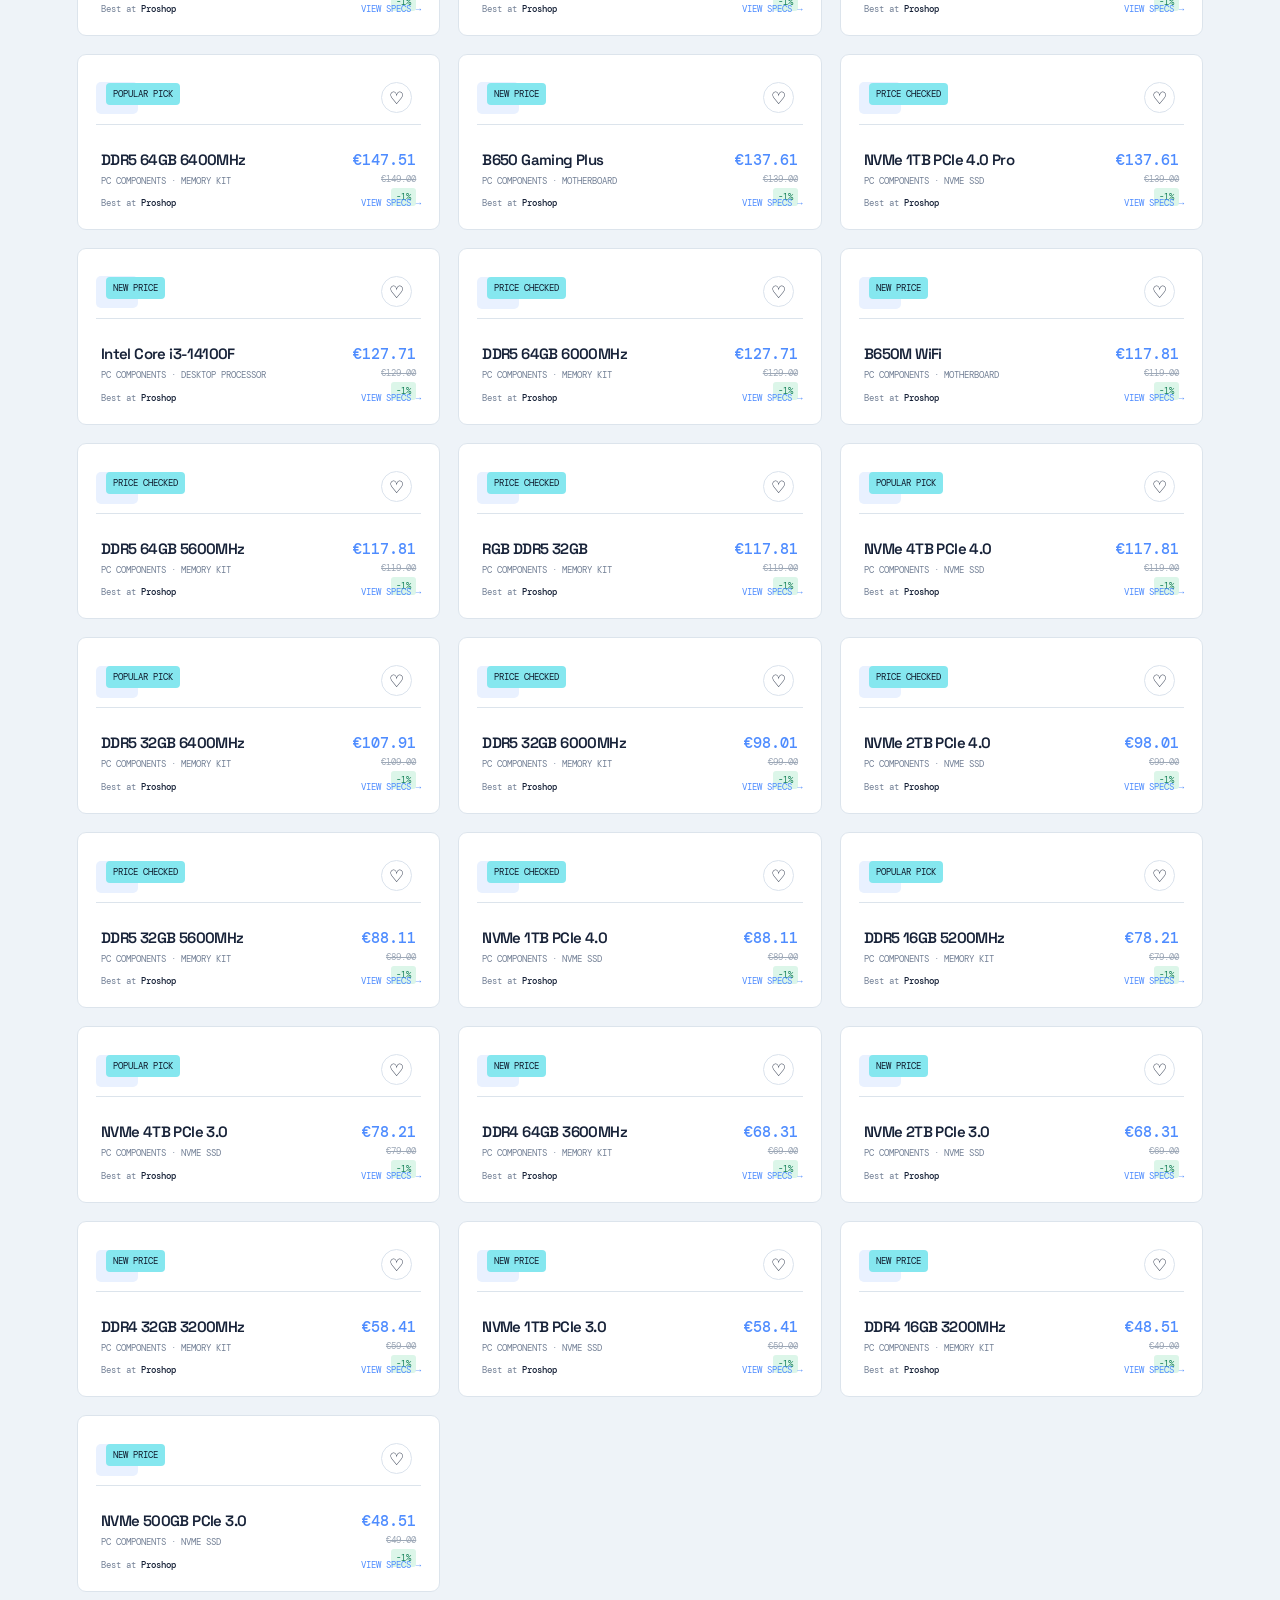
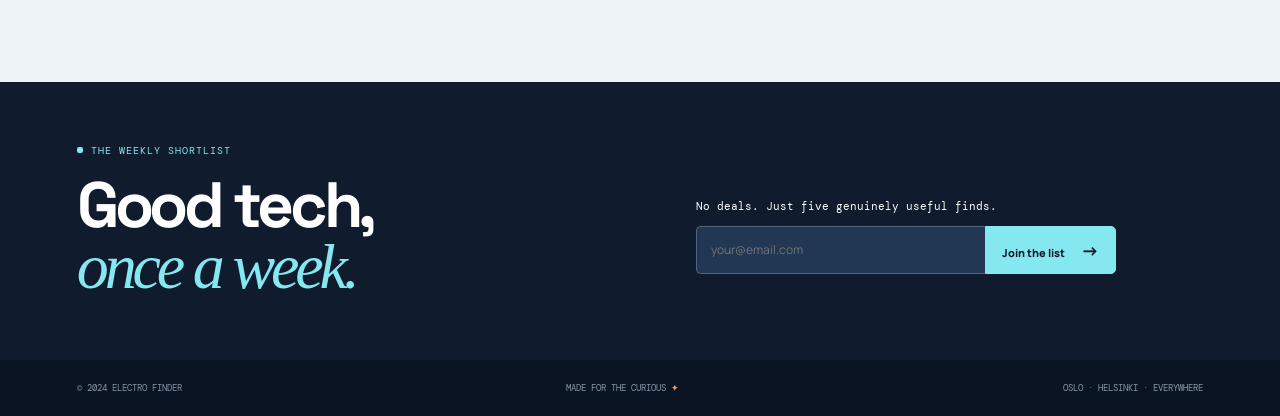
==== commit 49773af7: "Refine Electro Finder branding" ====
--- a/Koodaus/index.html
+++ b/Koodaus/index.html
@@ -12,7 +12,7 @@
 </head>
 <body>
   <header class="site-header">
-    <a class="brand" href="#top" aria-label="Electro finder home">
+    <a class="brand brand-button" href="#top" aria-label="Electro finder home">
       <span class="brand-mark">ef</span>
       <span>electro<br /><b>finder</b></span>
     </a>
--- a/Koodaus/styles.css
+++ b/Koodaus/styles.css
@@ -13,6 +13,8 @@
 a { color: inherit; text-decoration: none; }
 .site-header { height: 76px; display: flex; align-items: center; justify-content: space-between; padding: 0 6vw; color: #f7faff; background: var(--navy); }
 .brand { display: flex; align-items: center; gap: 10px; font-family: 'Space Grotesk', sans-serif; font-size: 13px; line-height: .9; letter-spacing: -.04em; }
+.brand-button { padding: 7px 10px 7px 7px; border: 1px solid #40516c; border-radius: 7px; background: transparent; transition: border-color .2s, background .2s; }
+.brand-button:hover, .brand-button:focus-visible { border-color: var(--cyan); background: rgba(133, 231, 239, .08); outline: 0; }
 .brand-mark { display: grid; place-items: center; width: 33px; height: 33px; border-radius: 9px; color: var(--navy); background: var(--cyan); font-weight: 800; }
 .brand b { color: var(--cyan); }
 .theme-picker { position: relative; margin-right: 20px; }
@@ -70,7 +72,7 @@
 .signal-rail i { width: 6px; height: 6px; border-radius: 50%; background: #6de0ae; }
 .hero-art { position: relative; min-height: 318px; overflow: hidden; border-radius: 10px; background: #263b59; box-shadow: 0 20px 50px rgba(3, 12, 27, .25); animation: reveal .8s .12s ease both; }
 .hero-art::after { content: ''; position: absolute; inset: 0; background: linear-gradient(135deg, rgba(78,140,255,.2), transparent 58%); pointer-events: none; }
-.featured-device { position: absolute; inset: 25% 16% 24%; display: flex; flex-direction: column; justify-content: center; padding: 25px; border: 1px solid #617b9f; border-radius: 8px; background: linear-gradient(135deg, #223b61, #13233c); box-shadow: 20px 20px 0 #0f1d31, 0 20px 45px rgba(3, 12, 27, .3); }
+.featured-device { position: absolute; inset: 25% 16% 24%; display: flex; flex-direction: column; justify-content: center; padding: 25px; border-left: 2px solid var(--cyan); background: transparent; }
 .featured-device span, .featured-device small { color: var(--cyan); font-family: 'DM Mono', monospace; font-size: 10px; letter-spacing: .12em; }
 .featured-device strong { margin: 8px 0 12px; color: white; font-family: 'Space Grotesk', sans-serif; font-size: clamp(50px, 7vw, 92px); letter-spacing: -.08em; line-height: .8; }
 .featured-device small { color: #aebed2; letter-spacing: .04em; }
